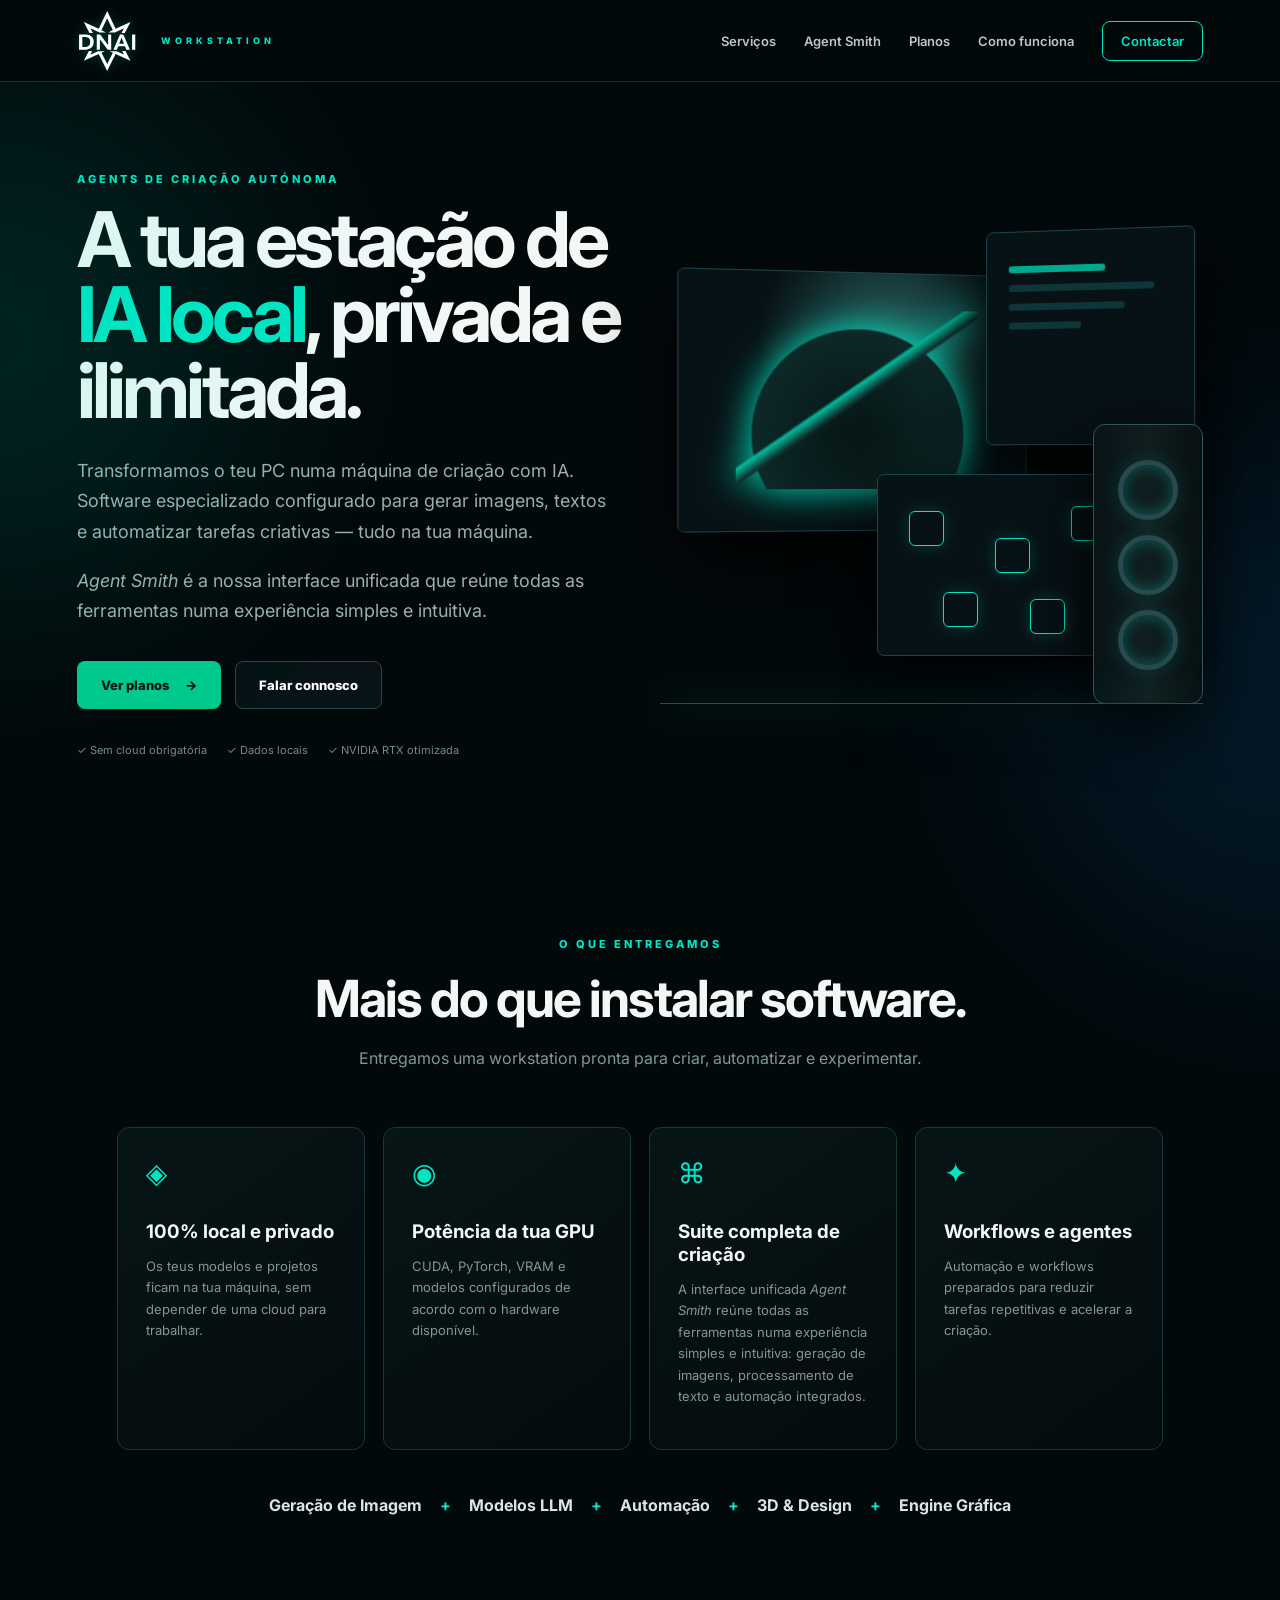
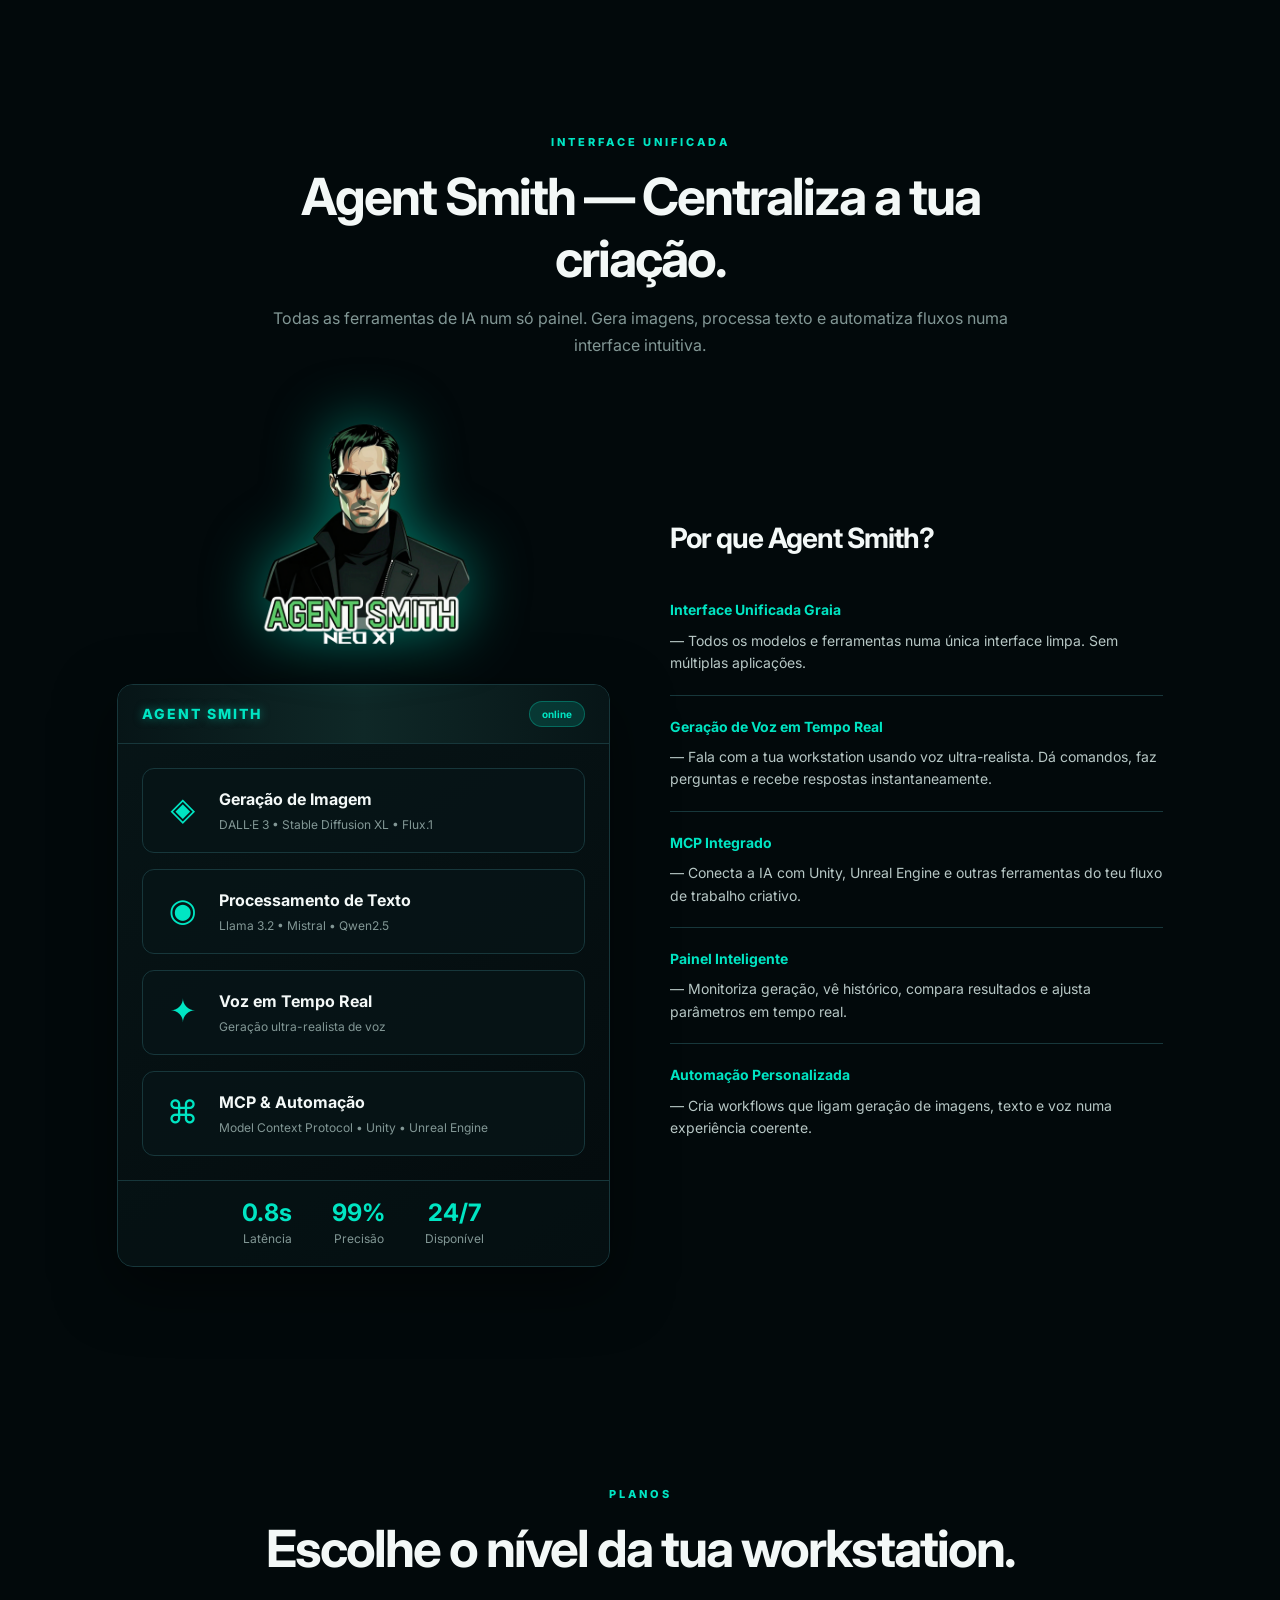
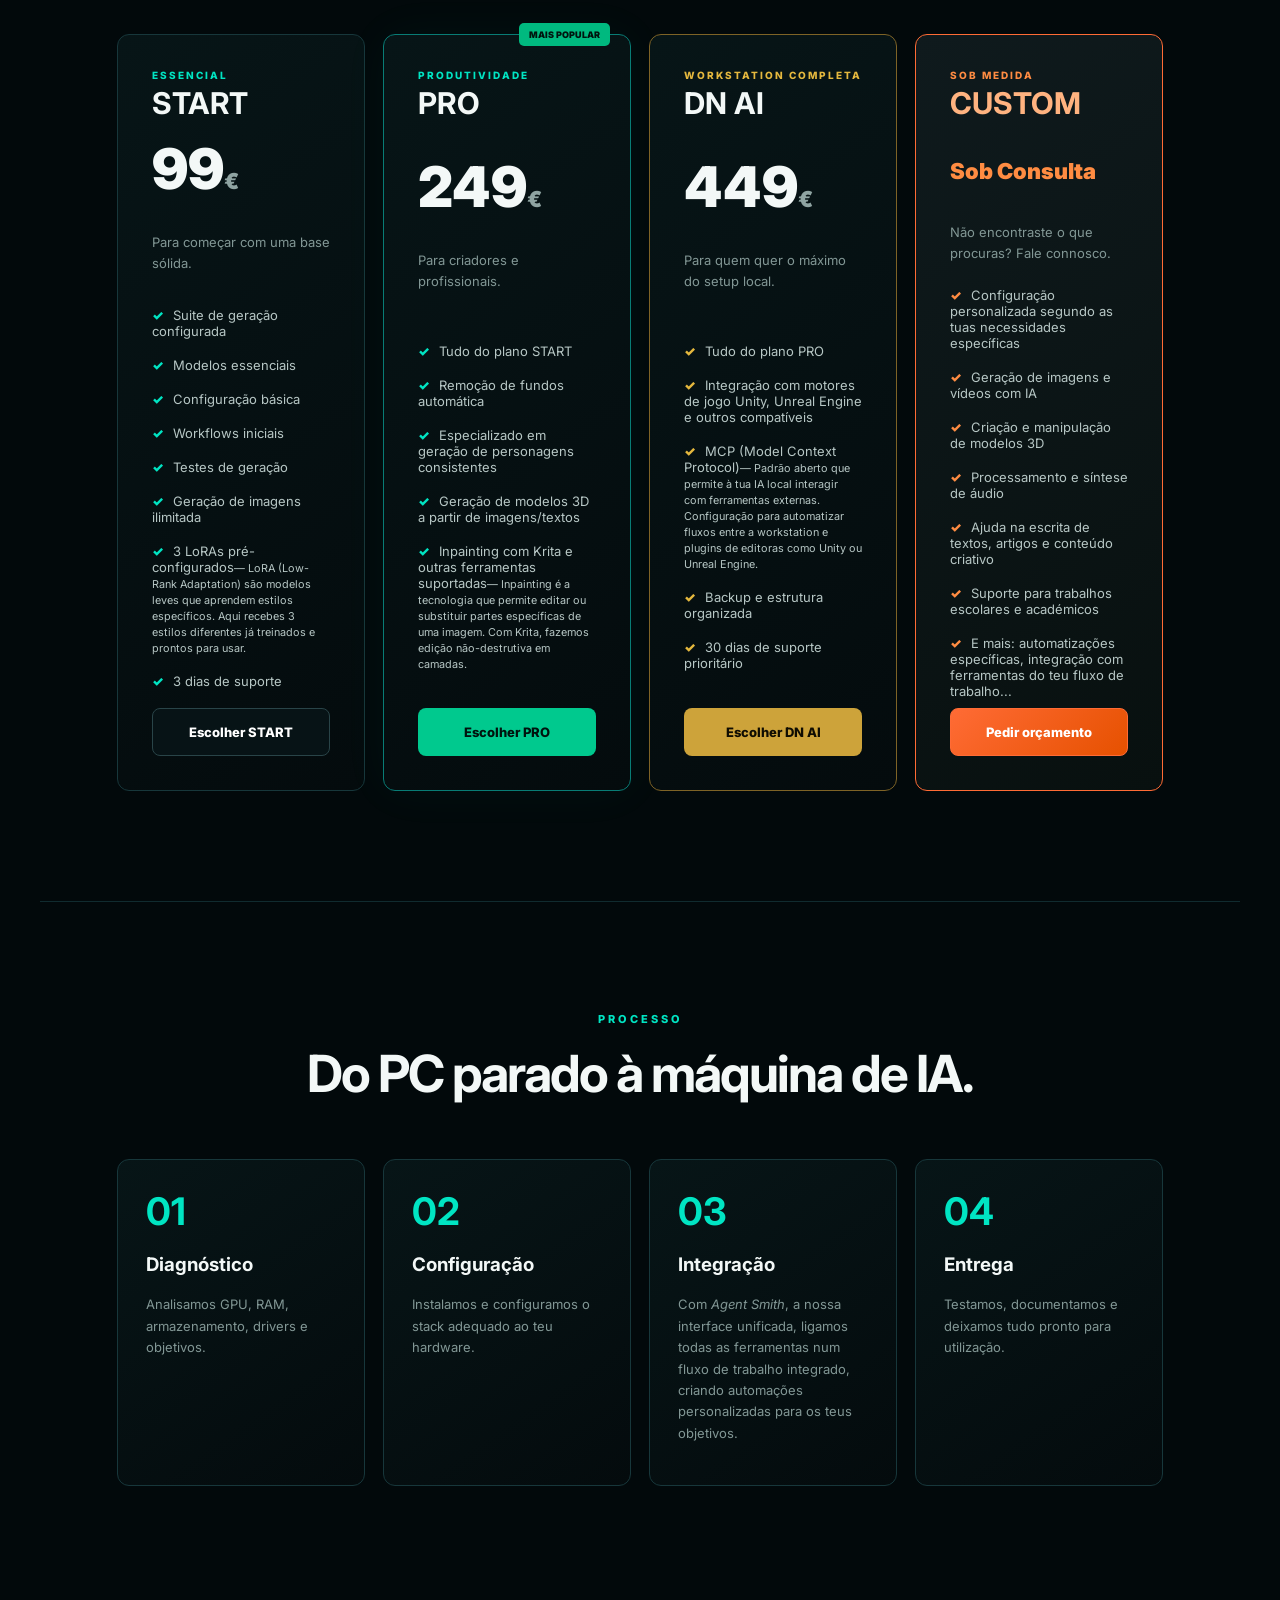
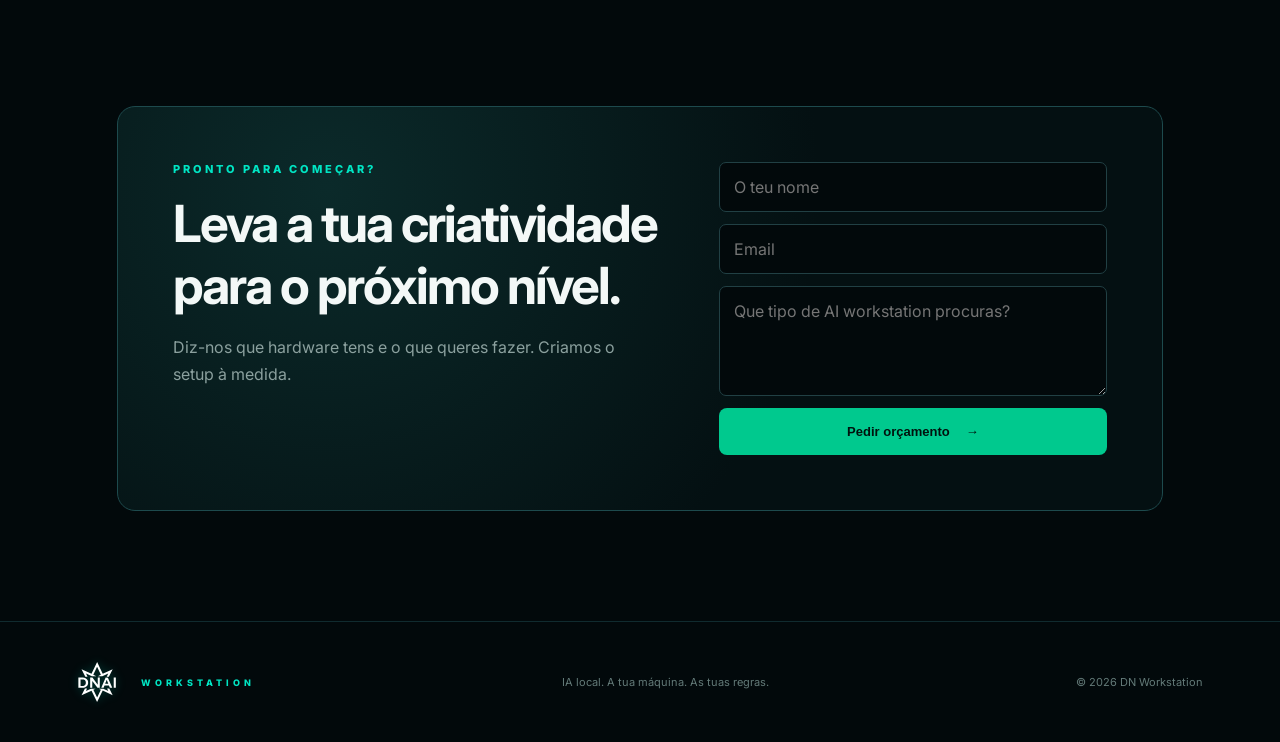
==== index.html @ efd7a99f "feat: Agent Smith showcase - interface unificada" ====
<!doctype html>
<html lang="pt-PT">

<head>
    <meta charset="utf-8">
    <meta name="viewport" content="width=device-width,initial-scale=1">
    <title>DN AI Workstation — IA Local, Privada e Ilimitada</title>
<meta name="description"
        content="Configuração profissional de estações de IA local. Ferramentas otimizadas para criação, automação e trabalho com inteligência artificial.">
    <link rel="preconnect" href="https://fonts.googleapis.com">
    <link rel="preconnect" href="https://fonts.gstatic.com" crossorigin>
    <link href="https://fonts.googleapis.com/css2?family=Inter:wght@400;500;600;700;800;900&display=swap"
        rel="stylesheet">
    <link rel="stylesheet" href="style.css">
</head>

<body>
    <div class="glow glow-a"></div>
    <div class="glow glow-b"></div>
<header class="nav"><a class="brand" href="#top"><img src="defunctum-logo.svg" alt="Agent Smith AI Workstation"
                class="logo-img" style="width: 60px; height: 60px;" /><br><small>WORKSTATION</small></a>
        <nav><a href="#servicos">Serviços</a><a href="#agent-smith">Agent Smith</a><a href="#planos">Planos</a><a
                href="#processo">Como funciona</a><a href="#contacto" class="nav-cta">Contactar</a></nav><button class="menu">☰</button>
    </header>
    <main id="top">
        <section class="hero">
            <div class="hero-copy">
<div class="eyebrow">AGENTS DE CRIAÇÃO AUTÓNOMA</div>
                <h1>A tua estação de <em>IA local</em>, privada e ilimitada.</h1>
<p class="lead">Transformamos o teu PC numa máquina de criação com IA. Software especializado configurado para gerar imagens, textos e automatizar tarefas criativas — tudo na tua máquina.</p>
<p class="lead agent-smith"><em>Agent Smith</em> é a nossa interface unificada que reúne todas as ferramentas numa experiência simples e intuitiva.</p>
                <div class="hero-actions"><a class="btn primary" href="#planos">Ver planos <span>→</span></a><a
                        class="btn ghost" href="#contacto">Falar connosco</a></div>
                <div class="trust"><span>✓ Sem cloud obrigatória</span><span>✓ Dados locais</span><span>✓ NVIDIA RTX
                        otimizada</span></div>
            </div>
            <div class="hero-visual">
                <div class="monitor m1">
                    <div class="screen-art"></div>
                </div>
                <div class="monitor m2">
                    <div class="ui-lines"><i></i><i></i><i></i><i></i></div>
                </div>
                <div class="monitor m3">
                    <div class="node-map"><b></b><b></b><b></b><b></b><b></b></div>
                </div>
                <div class="pc">
                    <div class="fan f1"></div>
                    <div class="fan f2"></div>
                    <div class="fan f3"></div>
                </div>
                <div class="floor"></div>
            </div>
        </section>
        <section class="features section" id="servicos">
            <div class="section-head">
                <div class="eyebrow">O QUE ENTREGAMOS</div>
                <h2>Mais do que instalar software.</h2>
                <p>Entregamos uma workstation pronta para criar, automatizar e experimentar.</p>
            </div>
            <div class="feature-grid">
                <article>
                    <div class="icon">◈</div>
                    <h3>100% local e privado</h3>
                    <p>Os teus modelos e projetos ficam na tua máquina, sem depender de uma cloud para trabalhar.</p>
                </article>
                <article>
                    <div class="icon">◉</div>
                    <h3>Potência da tua GPU</h3>
                    <p>CUDA, PyTorch, VRAM e modelos configurados de acordo com o hardware disponível.</p>
                </article>
<article>
                    <div class="icon">⌘</div>
                    <h3>Suite completa de criação</h3>
                    <p>A interface unificada <em>Agent Smith</em> reúne todas as ferramentas numa experiência simples e intuitiva: geração de imagens, processamento de texto e automação integrados.</p>
                </article>
                <article>
                    <div class="icon">✦</div>
                    <h3>Workflows e agentes</h3>
                    <p>Automação e workflows preparados para reduzir tarefas repetitivas e acelerar a criação.</p>
                </article>
            </div>
<div class="stack">
                <span>Geração de Imagem</span><b>+</b><span>Modelos LLM</span><b>+</b><span>Automação</span><b>+</b><span>3D & Design</span><b>+</b><span>Engine Gráfica</span></div>
        </section>
        <section class="agent-smith-showcase section" id="agent-smith">
            <div class="section-head">
                <div class="eyebrow">INTERFACE UNIFICADA</div>
                <h2>Agent Smith — Centraliza a tua criação.</h2>
                <p>Todas as ferramentas de IA num só painel. Gera imagens, processa texto e automatiza fluxos numa interface intuitiva.</p>
            </div>
            <div class="agent-showcase-grid">
                <div class="agent-mockup">
                    <img src="logoasneox1.png" alt="Agent Smith Interface" class="agent-logo">
                    <div class="agent-interface">
                        <div class="interface-header">
                            <span class="interface-title">AGENT SMITH</span>
                            <span class="status-badge">online</span>
                        </div>
                        <div class="interface-body">
                            <div class="interface-sections">
                                <div class="interface-panel">
                                    <div class="panel-icon">◈</div>
                                    <div class="panel-content">
                                        <h4>Geração de Imagem</h4>
                                        <p>DALL·E 3 • Stable Diffusion XL • Flux.1</p>
                                    </div>
                                </div>
                                <div class="interface-panel">
                                    <div class="panel-icon">◉</div>
                                    <div class="panel-content">
                                        <h4>Processamento de Texto</h4>
                                        <p>Llama 3.2 • Mistral • Qwen2.5</p>
                                    </div>
                                </div>
                                <div class="interface-panel">
                                    <div class="panel-icon">✦</div>
                                    <div class="panel-content">
                                        <h4>Voz em Tempo Real</h4>
                                        <p>Geração ultra-realista de voz</p>
                                    </div>
                                </div>
                                <div class="interface-panel">
                                    <div class="panel-icon">⌘</div>
                                    <div class="panel-content">
                                        <h4>MCP & Automação</h4>
                                        <p>Model Context Protocol • Unity • Unreal Engine</p>
                                    </div>
                                </div>
                            </div>
                        </div>
                        <div class="interface-footer">
                            <div class="footer-stats">
                                <span><b>0.8s</b> Latência</span>
                                <span><b>99%</b> Precisão</span>
                                <span><b>24/7</b> Disponível</span>
                            </div>
                        </div>
                    </div>
                </div>
                <div class="agent-benefits">
                    <h3>Por que Agent Smith?</h3>
                    <ul class="benefit-list">
                        <li><strong>Interface Unificada Graia</strong> — Todos os modelos e ferramentas numa única interface limpa. Sem múltiplas aplicações.</li>
                        <li><strong>Geração de Voz em Tempo Real</strong> — Fala com a tua workstation usando voz ultra-realista. Dá comandos, faz perguntas e recebe respostas instantaneamente.</li>
                        <li><strong>MCP Integrado</strong> — Conecta a IA com Unity, Unreal Engine e outras ferramentas do teu fluxo de trabalho criativo.</li>
                        <li><strong>Painel Inteligente</strong> — Monitoriza geração, vê histórico, compara resultados e ajusta parâmetros em tempo real.</li>
                        <li><strong>Automação Personalizada</strong> — Cria workflows que ligam geração de imagens, texto e voz numa experiência coerente.</li>
                    </ul>
                </div>
            </div>
        </section>
        <section class="plans section" id="planos">
            <div class="section-head">
                <div class="eyebrow">PLANOS</div>
                <h2>Escolhe o nível da tua workstation.</h2>
            </div>
            <div class="plan-grid custom-grid">
                <article class="plan">
                    <div class="plan-tag">ESSENCIAL</div>
                    <h3>START</h3>
                    <div class="price">99<span>€</span></div>
                    <p>Para começar com uma base sólida.</p>
                    <ul>
                        <li>Suite de geração configurada</li>
                        <li>Modelos essenciais</li>
                        <li>Configuração básica</li>
                        <li>Workflows iniciais</li>
                        <li>Testes de geração</li>
                        <li>Geração de imagens ilimitada</li>
                        <li>3 LoRAs pré-configurados<small>— LoRA (Low-Rank Adaptation) são modelos leves que aprendem estilos específicos. Aqui recebes 3 estilos diferentes já treinados e prontos para usar.</small></li>
                        <li>3 dias de suporte</li>
                    </ul><a href="#contacto" class="btn ghost full">Escolher START</a>
                </article>
                <article class="plan popular">
                    <div class="popular-badge">MAIS POPULAR</div>
                    <div class="plan-tag">PRODUTIVIDADE</div>
                    <h3>PRO</h3>
                    <div class="price">249<span>€</span></div>
                    <p>Para criadores e profissionais.</p>
                    <ul>
                        <li>Tudo do plano START</li>
                        <li>Remoção de fundos automática</li>
                        <li>Especializado em geração de personagens consistentes</li>
                        <li>Geração de modelos 3D a partir de imagens/textos</li>
                        <li>Inpainting com Krita e outras ferramentas suportadas<small>— Inpainting é a tecnologia que permite editar ou substituir partes específicas de uma imagem. Com Krita, fazemos edição não-destrutiva em camadas.</small></li>
                    </ul><a href="#contacto" class="btn primary full">Escolher PRO</a>
                </article>
                <article class="plan ultimate">
                    <div class="plan-tag">WORKSTATION COMPLETA</div>
                    <h3>DN AI</h3>
                    <div class="price">449<span>€</span></div>
                    <p>Para quem quer o máximo do setup local.</p>
                    <ul>
                        <li>Tudo do plano PRO</li>
                        <li>Integração com motores de jogo Unity, Unreal Engine e outros compatíveis</li>
                        <li>MCP (Model Context Protocol)<small>— Padrão aberto que permite à tua IA local interagir com ferramentas externas. Configuração para automatizar fluxos entre a workstation e plugins de editoras como Unity ou Unreal Engine.</small></li>
                        <li>Backup e estrutura organizada</li>
                        <li>30 dias de suporte prioritário</li>
                    </ul><a href="#contacto" class="btn gold full">Escolher DN AI</a>
                </article>
                <article class="plan custom plan-custom-grid">
                    <div class="plan-tag">SOB MEDIDA</div>
                    <h3>CUSTOM</h3>
                    <div class="price"><span>Sob Consulta</span></div>
                    <p>Não encontraste o que procuras? Fale connosco.</p>
                    <ul>
                        <li>Configuração personalizada segundo as tuas necessidades específicas</li>
                        <li>Geração de imagens e vídeos com IA</li>
                        <li>Criação e manipulação de modelos 3D</li>
                        <li>Processamento e síntese de áudio</li>
                        <li>Ajuda na escrita de textos, artigos e conteúdo criativo</li>
                        <li>Suporte para trabalhos escolares e académicos</li>
                        <li>E mais: automatizações específicas, integração com ferramentas do teu fluxo de trabalho...</li>
                    </ul><a href="#contacto" class="btn primary full">Pedir orçamento</a>
                </article>
            </div>
        </section>
        <section class="process section" id="processo">
            <div class="section-head">
                <div class="eyebrow">PROCESSO</div>
                <h2>Do PC parado à máquina de IA.</h2>
            </div>
            <div class="steps">
                <div><b>01</b>
                    <h3>Diagnóstico</h3>
                    <p>Analisamos GPU, RAM, armazenamento, drivers e objetivos.</p>
                </div>
                <div><b>02</b>
                    <h3>Configuração</h3>
                    <p>Instalamos e configuramos o stack adequado ao teu hardware.</p>
                </div>
                <div><b>03</b>
                    <h3>Integração</h3>
<p>Com <em>Agent Smith</em>, a nossa interface unificada, ligamos todas as ferramentas num fluxo de trabalho integrado, criando automações personalizadas para os teus objetivos.</p>
                </div>
                <div><b>04</b>
                    <h3>Entrega</h3>
                    <p>Testamos, documentamos e deixamos tudo pronto para utilização.</p>
                </div>
            </div>
        </section>
        <section class="contact section" id="contacto">
            <div class="contact-card">
                <div>
                    <div class="eyebrow">PRONTO PARA COMEÇAR?</div>
                    <h2>Leva a tua criatividade para o próximo nível.</h2>
                    <p>Diz-nos que hardware tens e o que queres fazer. Criamos o setup à medida.</p>
                </div>
                <div class="contact">
                    <!-- Formulário Corrigido -->
                    <form action="https://formspree.io/f/mbgrzojb" method="POST" id="contactForm">
                        <input required type="text" name="name" placeholder="O teu nome">
                        <input required type="email" name="email" placeholder="Email">
                        <textarea required name="message" rows="4" placeholder="Que tipo de AI workstation procuras?"></textarea>
                        <button class="btn primary" type="submit">Pedir orçamento <span>→</span></button>
                    </form>
                    <!-- Fim Formulário -->
                </div>
            </div>
        </section>
    </main>
<footer>
        <div class="brand"><img src="defunctum-logo.svg" alt="Agent Smith AI Workstation" class="logo-img" style="width: 40px; height: 40px;" /><br><small>WORKSTATION</small>
        </div>
        <p>IA local. A tua máquina. As tuas regras.</p><span>© 2026 DN Workstation</span>
    </footer>
</body>
---- style.css ----
* {
    box-sizing: border-box
}

html {
    scroll-behavior: smooth
}

body {
    margin: 0;
    background: #02090b;
    color: #f3f8f7;
    font-family: Inter, system-ui, sans-serif;
    overflow-x: hidden
}

.glow {
    position: fixed;
    width: 500px;
    height: 500px;
    border-radius: 50%;
    filter: blur(120px);
    opacity: .12;
    pointer-events: none
}

.glow-a {
    background: #00e5c3;
    top: 10%;
    left: -250px
}

.glow-b {
    background: #168cff;
    right: -250px;
    top: 50%
}

.nav {
    height: 82px;
    padding: 0 6vw;
    display: flex;
    align-items: center;
    justify-content: space-between;
    border-bottom: 1px solid #123035;
    background: rgba(2, 9, 11, .86);
    backdrop-filter: blur(18px);
    position: sticky;
    top: 0;
    z-index: 10
}

.brand { display: flex; align-items: center; gap: 12px; text-decoration: none; color: white }

.brand span {
    font-size: 34px;
    font-weight: 900;
    letter-spacing: -4px;
    color: #00e5c3;
    grid-row: span 2
}

.brand b {
    font-size: 18px
}

.brand small {
    font-size: 9px;
    letter-spacing: 4px;
    color: #00e5c3;
    font-weight: 800
}

.nav nav {
    display: flex;
    gap: 28px;
    align-items: center
}

.nav a {
    color: #b9c8c7;
    text-decoration: none;
    font-size: 13px;
    font-weight: 600
}

.nav a:hover {
    color: #00e5c3
}

.nav .nav-cta {
    border: 1px solid #00e5c3;
    border-radius: 8px;
    padding: 11px 18px;
    color: #00e5c3
}

.menu {
    display: none;
    background: none;
    border: 0;
    color: white;
    font-size: 25px
}

.hero {
    min-height: 700px;
    padding: 90px 6vw 70px;
    display: grid;
    grid-template-columns: 1fr 1fr;
    gap: 40px;
    align-items: center;
    max-width: 1500px;
    margin: auto
}

.eyebrow {
    font-size: 11px;
    letter-spacing: 3px;
    color: #00e5c3;
    font-weight: 800;
    margin-bottom: 16px
}

.hero h1 {
    font-size: clamp(48px, 6vw, 84px);
    line-height: .98;
    letter-spacing: -4px;
    max-width: 700px;
    margin: 0 0 28px
}

.hero h1 em {
    font-style: normal;
    color: #00e5c3
}

.lead {
    font-size: 18px;
    line-height: 1.7;
    color: #9bb0ae;
    max-width: 620px
}

.hero-actions {
    display: flex;
    gap: 14px;
    margin: 34px 0
}

.btn {
    display: inline-flex;
    align-items: center;
    justify-content: center;
    gap: 16px;
    border-radius: 8px;
    padding: 15px 23px;
    text-decoration: none;
    font-weight: 800;
    font-size: 13px;
    border: 1px solid transparent;
    cursor: pointer
}

.btn.primary {
    background: #00c98e;
    color: #00130e
}

.btn.ghost {
    border-color: #294448;
    color: white;
    background: #071316
}

.btn.gold {
    background: #cda33a;
    color: #100d02
}

.full {
    width: 100%;
    margin-top: 20px
}

.trust {
    display: flex;
    flex-wrap: wrap;
    gap: 20px;
    color: #748b89;
    font-size: 11px
}

.hero-visual {
    height: 480px;
    position: relative;
    perspective: 900px
}

.monitor {
    position: absolute;
    background: #071216;
    border: 1px solid #1c4549;
    border-radius: 7px;
    box-shadow: 0 30px 80px #000;
    overflow: hidden
}

.m1 {
    width: 64%;
    height: 54%;
    left: 4%;
    top: 10%;
    transform: rotateY(7deg)
}

.m2 {
    width: 38%;
    height: 45%;
    right: 2%;
    top: 1%;
    transform: rotateY(-8deg)
}

.m3 {
    width: 48%;
    height: 38%;
    right: 12%;
    bottom: 10%
}

.screen-art {
    height: 100%;
    background: radial-gradient(circle at 60% 30%, #2b6b67, #071216 48%), linear-gradient(145deg, #172b2d, #020607);
    position: relative
}

.screen-art:before {
    content: "";
    position: absolute;
    width: 70%;
    height: 70%;
    left: 16%;
    top: 14%;
    background: linear-gradient(145deg, transparent 45%, #00b99a 46%, #102f2e 50%, transparent 51%), radial-gradient(circle at 50% 70%, #071616, #0c2827 60%, transparent 61%);
    filter: drop-shadow(0 0 18px #00e5c3)
}

.ui-lines {
    padding: 22px
}

.ui-lines i {
    display: block;
    height: 7px;
    background: #0e3538;
    margin: 12px 0;
    border-radius: 3px
}

.ui-lines i:nth-child(1) {
    width: 60%;
    background: #00a98c
}

.ui-lines i:nth-child(2) {
    width: 90%
}

.ui-lines i:nth-child(3) {
    width: 72%
}

.ui-lines i:nth-child(4) {
    width: 45%
}

.node-map {
    height: 100%;
    position: relative
}

.node-map b {
    position: absolute;
    width: 35px;
    height: 35px;
    border: 1px solid #00e5c3;
    border-radius: 6px;
    box-shadow: 0 0 15px #00e5c333
}

.node-map b:nth-child(1) {
    left: 12%;
    top: 20%
}

.node-map b:nth-child(2) {
    left: 45%;
    top: 35%
}

.node-map b:nth-child(3) {
    right: 12%;
    top: 17%
}

.node-map b:nth-child(4) {
    left: 25%;
    bottom: 16%
}

.node-map b:nth-child(5) {
    right: 28%;
    bottom: 12%
}

.pc {
    position: absolute;
    width: 110px;
    height: 280px;
    right: 0;
    bottom: 0;
    border: 1px solid #31555a;
    border-radius: 12px;
    background: linear-gradient(90deg, #081316, #111e20, #071012);
    box-shadow: 0 20px 60px #000
}

.fan {
    width: 60px;
    height: 60px;
    border-radius: 50%;
    border: 5px solid #264a4d;
    box-shadow: inset 0 0 15px #00e5c355, 0 0 20px #00e5c322;
    position: absolute;
    left: 24px
}

.f1 {
    top: 35px
}

.f2 {
    top: 110px
}

.f3 {
    top: 185px
}

.floor {
    position: absolute;
    bottom: 0;
    left: 0;
    right: 0;
    height: 1px;
    background: #1a5554;
    box-shadow: 0 0 40px #00e5c3
}

.section {
    max-width: 1200px;
    margin: auto;
    padding: 110px 6vw
}

.section-head {
    text-align: center;
    max-width: 760px;
    margin: 0 auto 55px
}

.section-head h2 {
    font-size: clamp(32px, 4vw, 52px);
    letter-spacing: -2px;
    margin: 0 0 14px
}

.section-head p {
    color: #829795;
    line-height: 1.7
}

.feature-grid {
    display: grid;
    grid-template-columns: repeat(4, 1fr);
    gap: 18px
}

.feature-grid article,
.plan,
.steps>div {
    background: linear-gradient(145deg, #071517, #040b0d);
    border: 1px solid #17373b;
    border-radius: 12px;
    padding: 28px
}

.feature-grid article {
    min-height: 260px
}

.icon {
    font-size: 28px;
    color: #00e5c3;
    margin-bottom: 30px
}

.feature-grid h3 {
    margin: 0 0 12px
}

.feature-grid p,
.steps p,
.plan p {
    color: #829795;
    line-height: 1.65;
    font-size: 13px
}

.stack {
    display: flex;
    justify-content: center;
    align-items: center;
    gap: 18px;
    margin-top: 45px;
    color: #d8e5e3;
    font-weight: 700;
    flex-wrap: wrap
}

.stack b {
    color: #00e5c3
}

.plan-grid {
    display: grid;
    grid-template-columns: repeat(3, 1fr);
    gap: 18px;
    align-items: stretch;
}

.plan-grid.custom-grid {
    grid-template-columns: repeat(4, 1fr);
    align-items: stretch;
}


.plan-grid article.plan {
    display: flex;
    flex-direction: column;
    height: 100%;
}

.plan-grid article.plan .price,
.plan-grid article.plan ul,
.plan-grid article.plan .btn {
    margin-top: auto;
}

@media(max-width:1024px) {
    .plan-grid.custom-grid {
        grid-template-columns: repeat(3, 1fr);
    }
}

@media(max-width:768px) {
    .plan-grid.custom-grid {
        grid-template-columns: 1fr;
    }
}

.plan.custom {
    border-color: #ff6b35;
    background: linear-gradient(145deg, #0f1a1d, #08100f);
}

.plan.custom .plan-tag {
    color: #ff8c42;
}

.plan.custom h3 {
    color: #ffb380;
}

.plan.custom .price span {
    color: #ff8c42;
}

.plan.custom li:before {
    color: #ff8c42;
}

.plan.custom .btn {
    border-color: #ff6b35;
    background: linear-gradient(135deg, #ff6b35 0%, #e65100 100%);
    color: white;
}

.plan-custom-grid {
    grid-template-columns: repeat(4, 1fr) !important;
}

@media(max-width:1200px) {
    .plan-custom-grid {
        grid-template-columns: repeat(2, 1fr) !important;
    }
}

@media(max-width:768px) {
    .plan-custom-grid {
        grid-template-columns: 1fr !important;
    }
}

.plan {
    position: relative;
    padding: 34px
}

.plan h3 {
    font-size: 30px;
    margin: 4px 0
}

.plan-tag {
    font-size: 10px;
    letter-spacing: 2px;
    color: #00e5c3;
    font-weight: 800
}

.price {
    font-size: 56px;
    font-weight: 900;
    margin: 16px 0
}

.price span {
    font-size: 22px;
    color: #8fa4a2
}

.plan ul {
    padding: 0;
    margin: 28px 0 0;
    list-style: none
}

.plan li {
    padding: 9px 0;
    color: #b7c7c5;
    font-size: 13px
}

.plan li:before {
    content: "✓";
    color: #00e5c3;
    font-weight: 900;
    margin-right: 10px
}

.popular {
    border-color: #087c75;
    box-shadow: 0 0 50px #00e5c30b
}

.popular-badge {
    position: absolute;
    top: -12px;
    right: 20px;
    background: #00b97f;
    color: #00150f;
    font-size: 9px;
    font-weight: 900;
    padding: 6px 10px;
    border-radius: 5px
}

.ultimate {
    border-color: #7e6326
}

.ultimate .plan-tag,
.ultimate li:before {
    color: #e5b83e
}

.process {
    border-top: 1px solid #102b2f
}

.steps {
    display: grid;
    grid-template-columns: repeat(4, 1fr);
    gap: 18px
}

.steps b {
    font-size: 38px;
    color: #00e5c3
}

.contact-card {
    display: grid;
    grid-template-columns: 1fr .8fr;
    gap: 60px;
    padding: 55px;
    border: 1px solid #1d4a4d;
    border-radius: 18px;
    background: radial-gradient(circle at 20% 20%, #0b2a2a, #041012 55%)
}

.contact-card h2 {
    font-size: clamp(32px, 4vw, 54px);
    letter-spacing: -2px;
    margin: 0 0 18px
}

.contact-card p {
    color: #8ba09e;
    line-height: 1.7
}

.contact form {
    display: grid;
    gap: 12px
}

input,
textarea {
    width: 100%;
    background: #02090b;
    border: 1px solid #214044;
    color: white;
    border-radius: 7px;
    padding: 14px;
    font: inherit;
    outline: none
}

input:focus,
textarea:focus {
    border-color: #00e5c3
}

small#formMsg {
    color: #00e5c3
}

footer {
    border-top: 1px solid #102b2f;
    padding: 40px 6vw;
    display: flex;
    justify-content: space-between;
    align-items: center;
    color: #637a78;
    font-size: 11px
}

footer .brand { display: flex; align-items: center; gap: 12px; text-decoration: none; color: white }

@media(max-width:900px) {
    .nav nav {
        display: none
    }

    .menu {
        display: block
    }

    .hero {
        grid-template-columns: 1fr;
        padding-top: 65px
    }

    .hero-visual {
        height: 390px
    }

    .feature-grid,
    .steps {
        grid-template-columns: 1fr 1fr
    }

    .plan-grid {
        grid-template-columns: 1fr
    }

    .contact-card {
        grid-template-columns: 1fr;
        gap: 35px
    }

    footer {
        flex-direction: column;
        gap: 15px;
        align-items: flex-start
    }
}

@media(max-width:600px) {
    .nav {
        padding: 0 5vw
    }

    .hero {
        padding-left: 5vw;
        padding-right: 5vw
    }

    .hero h1 {
        font-size: 47px;
        letter-spacing: -2.5px
    }

    .hero-actions {
        flex-direction: column
    }

    .trust {
        display: grid
    }

    .section {
        padding: 80px 5vw
    }

    .feature-grid,
    .steps {
        grid-template-columns: 1fr
    }

    .m1 {
        width: 75%
    }

    .m2 {
        width: 43%
    }

    .m3 {
        width: 58%
    }

    .pc {
        transform: scale(.75);
        transform-origin: bottom right
    }

    .contact-card {
        padding: 30px 22px
    }

    footer {
        padding: 30px 5vw
    }
}

/* Agent Smith Showcase */
.agent-smith-showcase {
    position: relative;
    overflow: hidden;
}

.agent-showcase-grid {
    display: grid;
    grid-template-columns: 1fr 1fr;
    gap: 60px;
    align-items: center;
}

.agent-mockup {
    position: relative;
}

.agent-logo {
    width: 240px;
    height: 240px;
    margin: 0 auto 30px;
    display: block;
    filter: drop-shadow(0 0 30px rgba(0, 229, 195, 0.5));
    animation: pulse-glow 3s ease-in-out infinite;
}

@keyframes pulse-glow {
    0%, 100% { filter: drop-shadow(0 0 30px rgba(0, 229, 195, 0.5)); }
    50% { filter: drop-shadow(0 0 50px rgba(0, 229, 195, 0.8)); }
}

.agent-interface {
    background: linear-gradient(145deg, #071517, #040b0d);
    border: 1px solid #17373b;
    border-radius: 16px;
    overflow: hidden;
    box-shadow: 0 20px 60px rgba(0, 0, 0, 0.5);
}

.interface-header {
    background: linear-gradient(90deg, #071517 0%, #0f2827 50%, #071517 100%);
    padding: 16px 24px;
    border-bottom: 1px solid #17373b;
    display: flex;
    justify-content: space-between;
    align-items: center;
}

.interface-title {
    font-size: 14px;
    font-weight: 800;
    letter-spacing: 2px;
    color: #00e5c3;
    text-shadow: 0 0 10px rgba(0, 229, 195, 0.5);
}

.status-badge {
    font-size: 10px;
    font-weight: 700;
    color: #00e5c3;
    background: rgba(0, 229, 195, 0.15);
    padding: 6px 12px;
    border-radius: 20px;
    border: 1px solid rgba(0, 229, 195, 0.3);
}

.interface-body {
    padding: 24px;
}

.interface-sections {
    display: grid;
    gap: 16px;
}

.interface-panel {
    background: rgba(7, 21, 23, 0.8);
    border: 1px solid #17373b;
    border-radius: 12px;
    padding: 20px;
    display: flex;
    gap: 16px;
    transition: all 0.3s ease;
}

.interface-panel:hover {
    border-color: #00e5c3;
    box-shadow: 0 0 30px rgba(0, 229, 195, 0.2);
    transform: translateX(8px);
}

.panel-icon {
    font-size: 32px;
    color: #00e5c3;
    min-width: 40px;
    text-align: center;
}

.panel-content h4 {
    margin: 0 0 8px;
    font-size: 16px;
    color: #f3f8f7;
}

.panel-content p {
    margin: 0;
    color: #829795;
    font-size: 12px;
}

.interface-footer {
    padding: 20px 24px;
    border-top: 1px solid #17373b;
    background: rgba(7, 21, 23, 0.5);
}

.footer-stats {
    display: flex;
    justify-content: center;
    gap: 40px;
}

.footer-stats span {
    font-size: 12px;
    color: #829795;
    text-align: center;
}

.footer-stats b {
    color: #00e5c3;
    font-size: 24px;
    display: block;
    line-height: 1;
    margin-bottom: 6px;
}

.agent-benefits h3 {
    font-size: 28px;
    letter-spacing: -1px;
    margin: 0 0 24px;
}

.benefit-list {
    padding: 0;
    margin: 0;
    list-style: none;
}

.benefit-list li {
    padding: 20px 0;
    border-bottom: 1px solid #17373b;
    color: #b7c7c5;
    font-size: 14px;
    line-height: 1.6;
}

.benefit-list li:last-child {
    border-bottom: none;
}

.benefit-list strong {
    color: #00e5c3;
    display: block;
    margin-bottom: 8px;
    font-size: 14px;
}

/* Responsive adjustments */
@media (max-width: 1024px) {
    .agent-showcase-grid {
        grid-template-columns: 1fr;
        gap: 40px;
    }
    
    .agent-mockup {
        max-width: 600px;
        margin: auto;
    }
}

@media (max-width: 768px) {
    .section {
        padding: 80px 5vw;
    }
    
    .agent-benefits h3 {
        font-size: 24px;
    }
    
    .footer-stats {
        flex-wrap: wrap;
        gap: 20px;
    }
}

.logo-img { height: 40px; width: auto; object-fit: contain; filter: drop-shadow(0 0 5px rgba(0, 229, 195, 0.3)) }
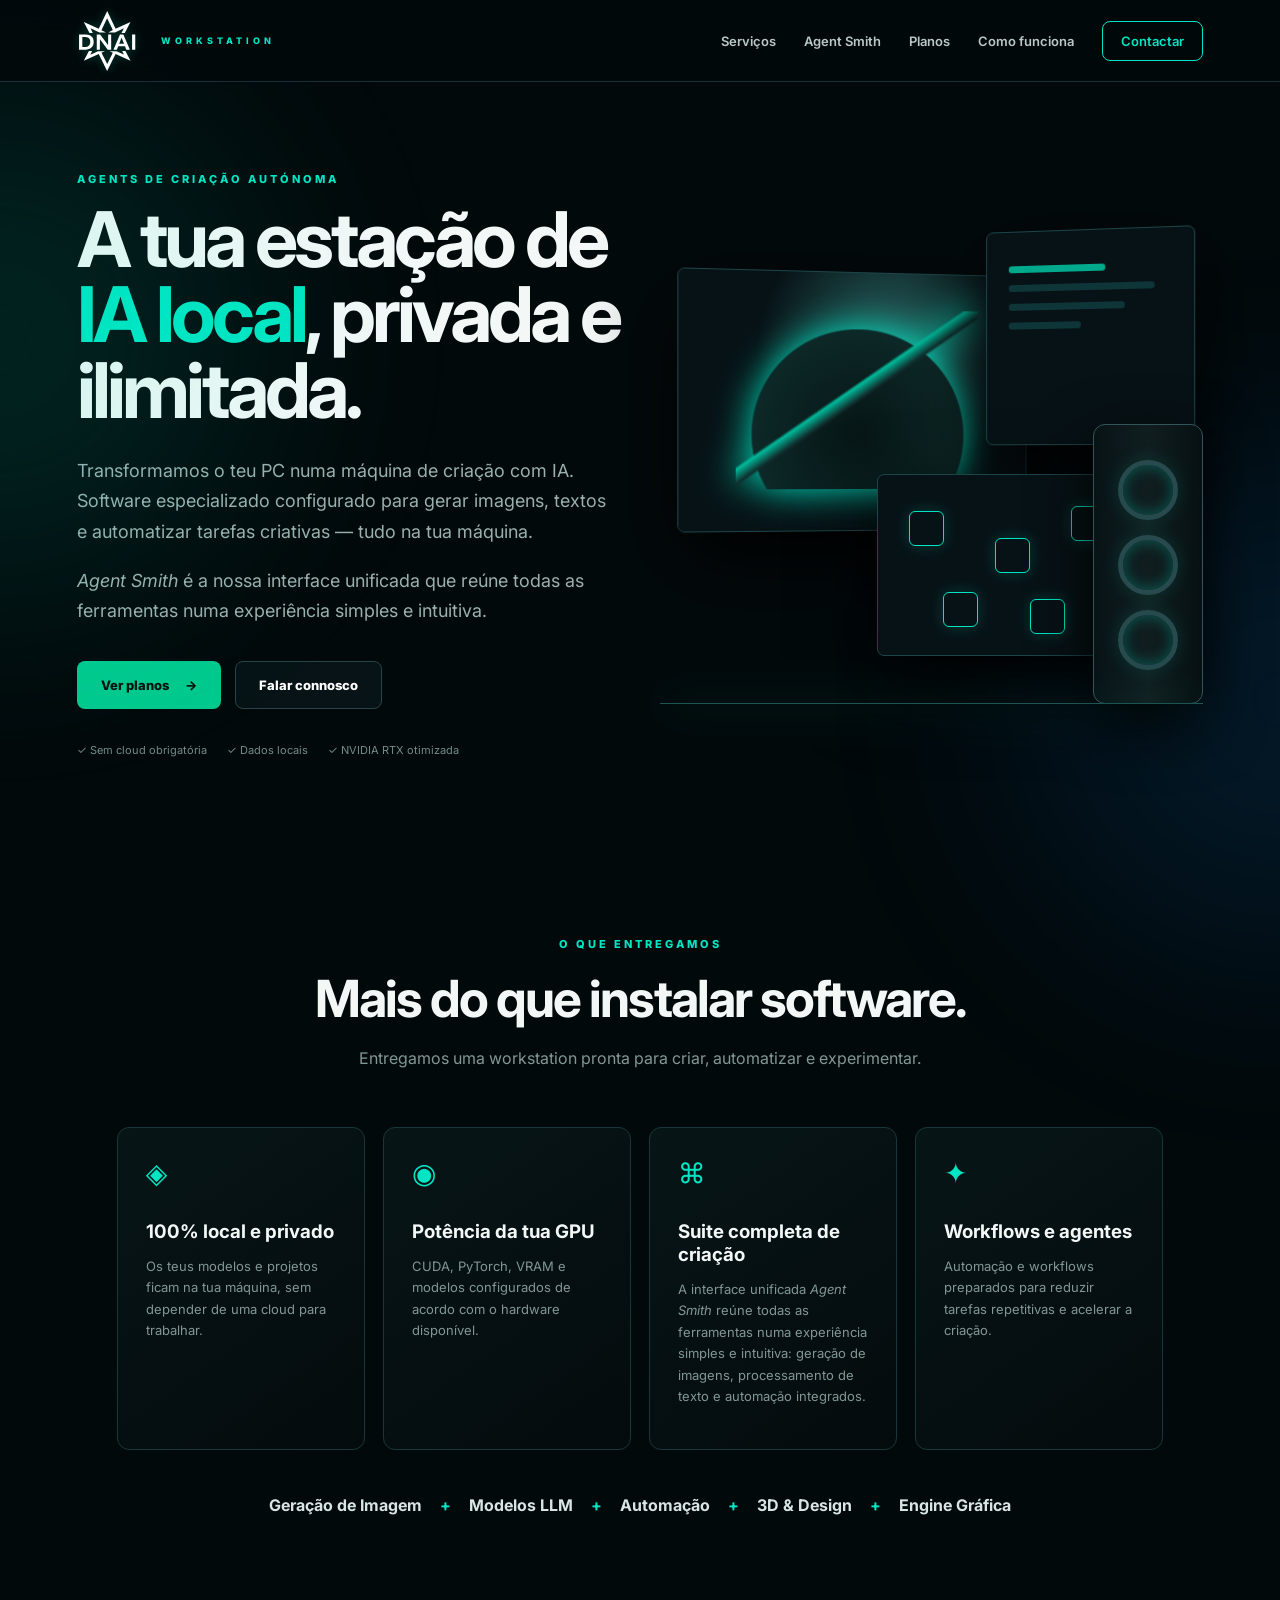
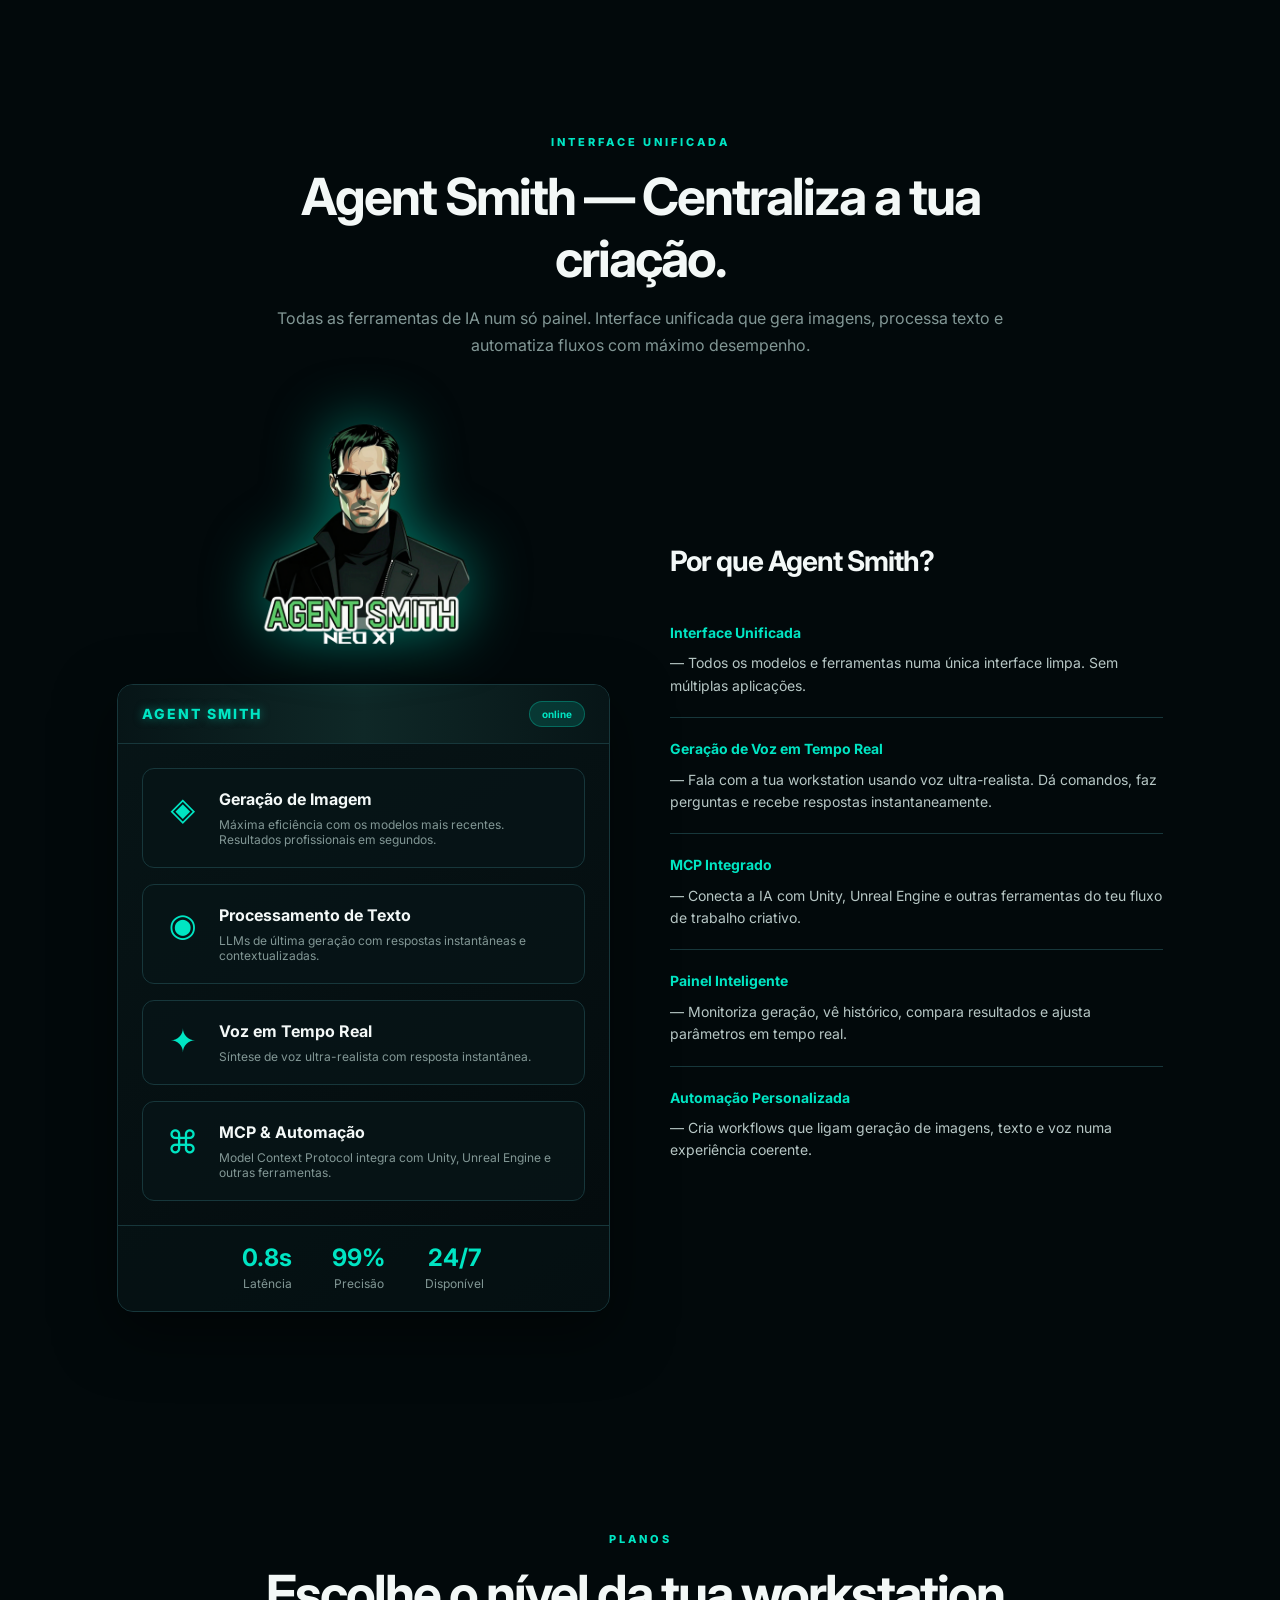
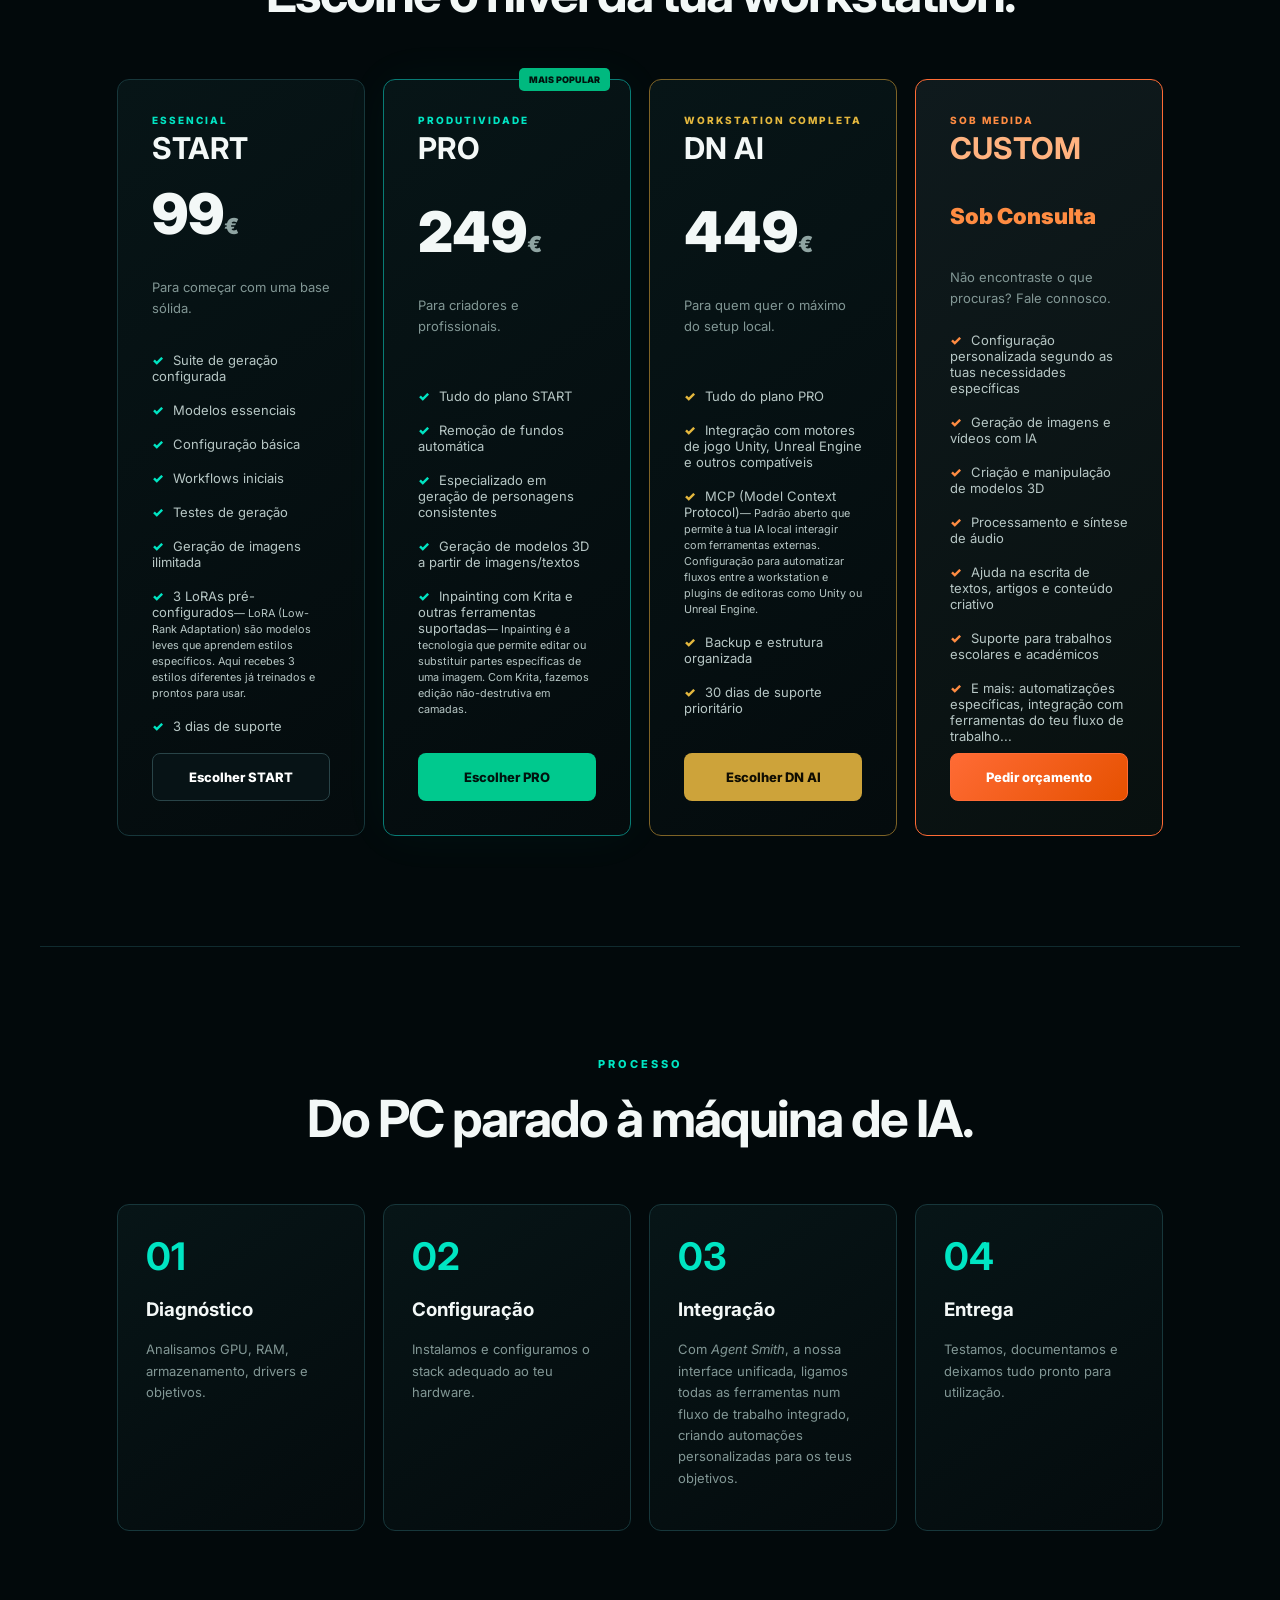
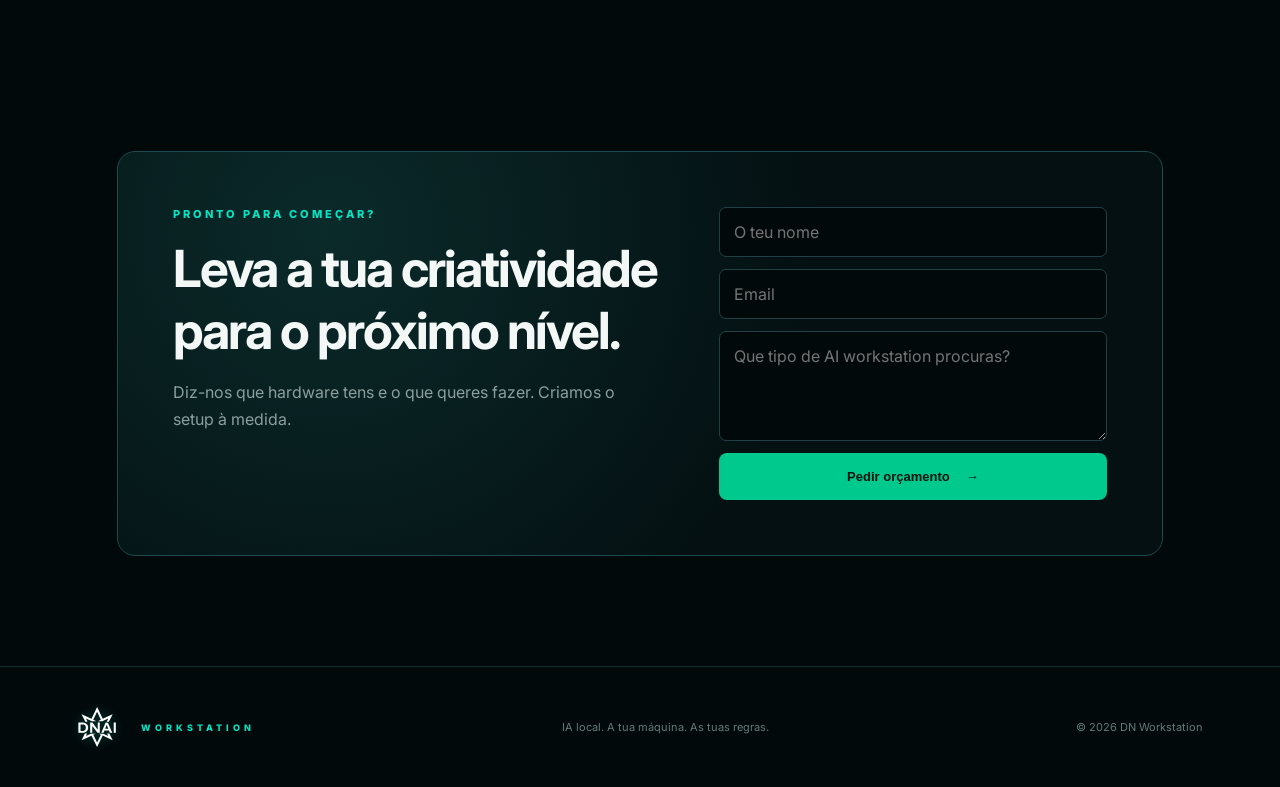
==== commit 0a472fce: "feat: Agent Smith showcase - descrições otimizadas" ====
--- a/index.html
+++ b/index.html
@@ -84,10 +84,10 @@
                 <span>Geração de Imagem</span><b>+</b><span>Modelos LLM</span><b>+</b><span>Automação</span><b>+</b><span>3D & Design</span><b>+</b><span>Engine Gráfica</span></div>
         </section>
         <section class="agent-smith-showcase section" id="agent-smith">
-            <div class="section-head">
+<div class="section-head">
                 <div class="eyebrow">INTERFACE UNIFICADA</div>
                 <h2>Agent Smith — Centraliza a tua criação.</h2>
-                <p>Todas as ferramentas de IA num só painel. Gera imagens, processa texto e automatiza fluxos numa interface intuitiva.</p>
+                <p>Todas as ferramentas de IA num só painel. Interface unificada que gera imagens, processa texto e automatiza fluxos com máximo desempenho.</p>
             </div>
             <div class="agent-showcase-grid">
                 <div class="agent-mockup">
@@ -103,28 +103,28 @@
                                     <div class="panel-icon">◈</div>
                                     <div class="panel-content">
                                         <h4>Geração de Imagem</h4>
-                                        <p>DALL·E 3 • Stable Diffusion XL • Flux.1</p>
+                                        <p>Máxima eficiência com os modelos mais recentes. Resultados profissionais em segundos.</p>
                                     </div>
                                 </div>
                                 <div class="interface-panel">
                                     <div class="panel-icon">◉</div>
                                     <div class="panel-content">
                                         <h4>Processamento de Texto</h4>
-                                        <p>Llama 3.2 • Mistral • Qwen2.5</p>
+                                        <p>LLMs de última geração com respostas instantâneas e contextualizadas.</p>
                                     </div>
                                 </div>
                                 <div class="interface-panel">
                                     <div class="panel-icon">✦</div>
                                     <div class="panel-content">
                                         <h4>Voz em Tempo Real</h4>
-                                        <p>Geração ultra-realista de voz</p>
+                                        <p>Síntese de voz ultra-realista com resposta instantânea.</p>
                                     </div>
                                 </div>
                                 <div class="interface-panel">
                                     <div class="panel-icon">⌘</div>
                                     <div class="panel-content">
                                         <h4>MCP & Automação</h4>
-                                        <p>Model Context Protocol • Unity • Unreal Engine</p>
+                                        <p>Model Context Protocol integra com Unity, Unreal Engine e outras ferramentas.</p>
                                     </div>
                                 </div>
                             </div>
@@ -141,7 +141,7 @@
                 <div class="agent-benefits">
                     <h3>Por que Agent Smith?</h3>
                     <ul class="benefit-list">
-                        <li><strong>Interface Unificada Graia</strong> — Todos os modelos e ferramentas numa única interface limpa. Sem múltiplas aplicações.</li>
+                        <li><strong>Interface Unificada</strong> — Todos os modelos e ferramentas numa única interface limpa. Sem múltiplas aplicações.</li>
                         <li><strong>Geração de Voz em Tempo Real</strong> — Fala com a tua workstation usando voz ultra-realista. Dá comandos, faz perguntas e recebe respostas instantaneamente.</li>
                         <li><strong>MCP Integrado</strong> — Conecta a IA com Unity, Unreal Engine e outras ferramentas do teu fluxo de trabalho criativo.</li>
                         <li><strong>Painel Inteligente</strong> — Monitoriza geração, vê histórico, compara resultados e ajusta parâmetros em tempo real.</li>
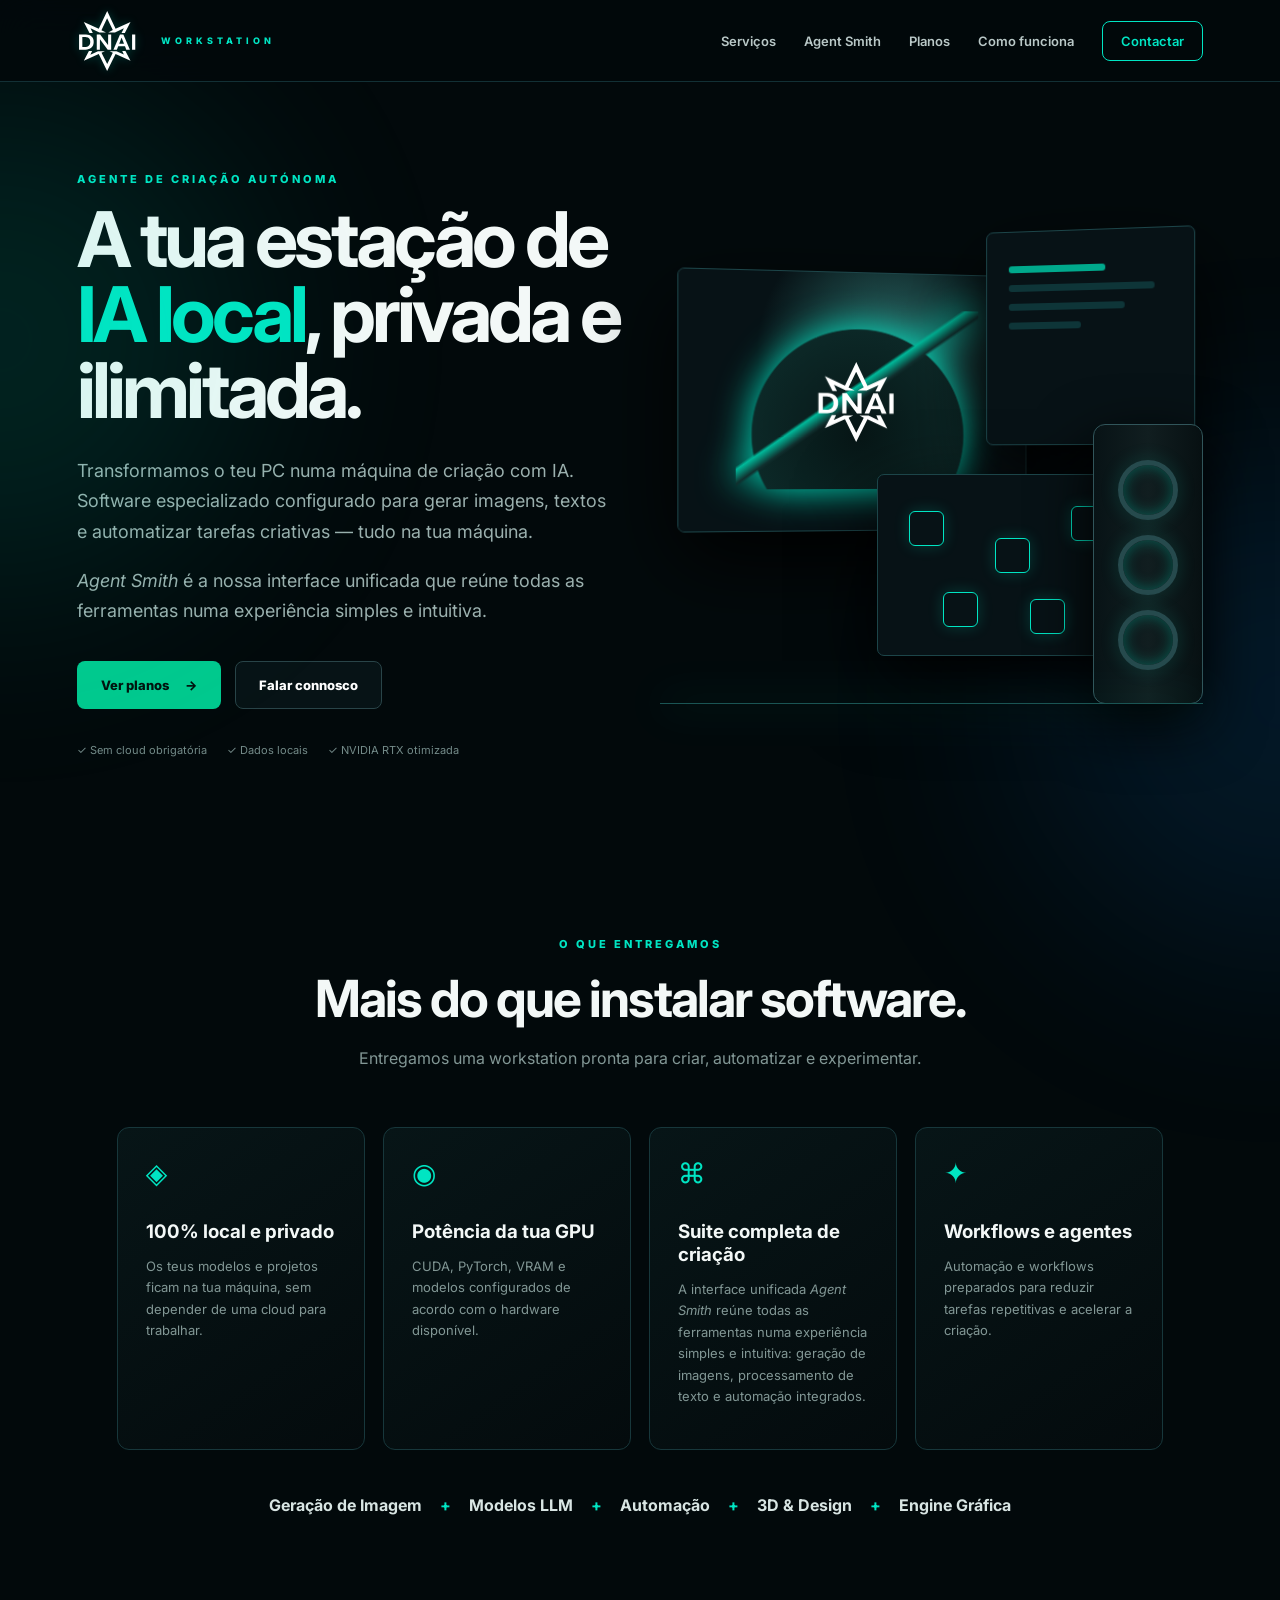
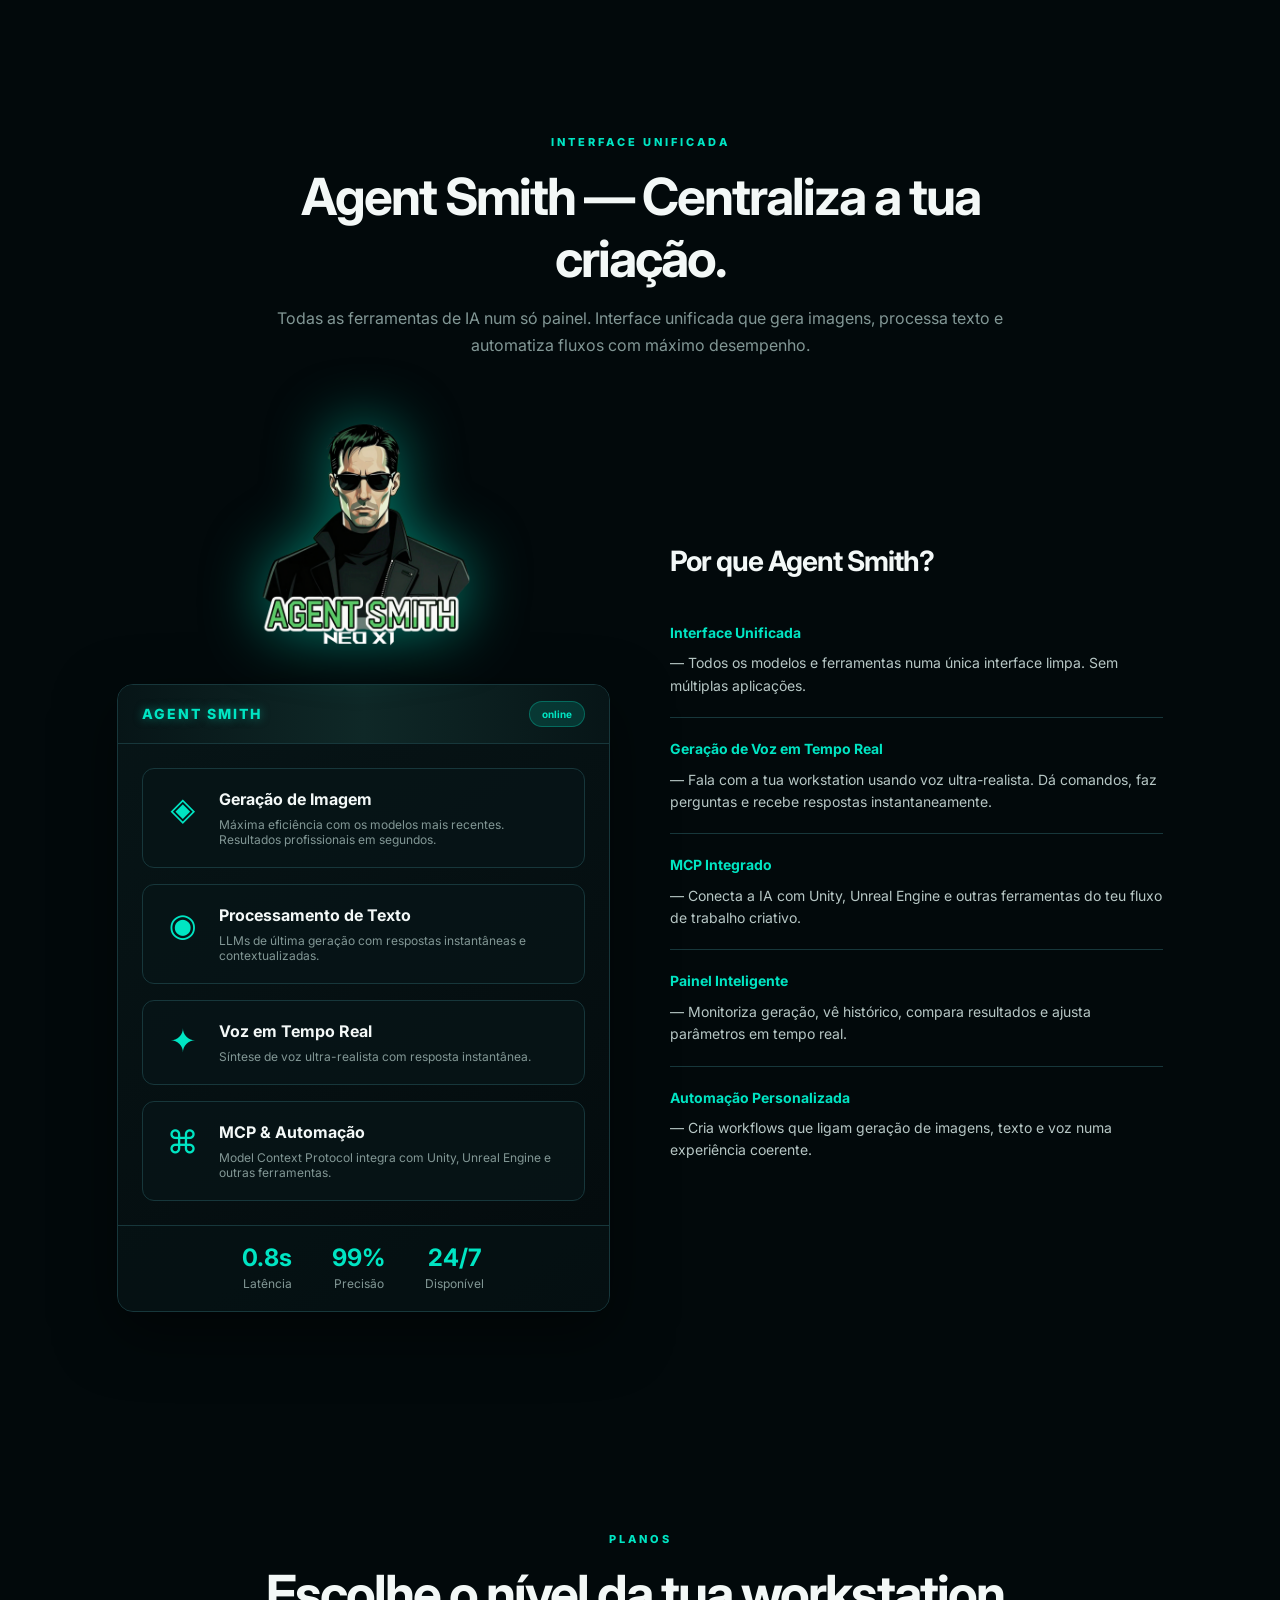
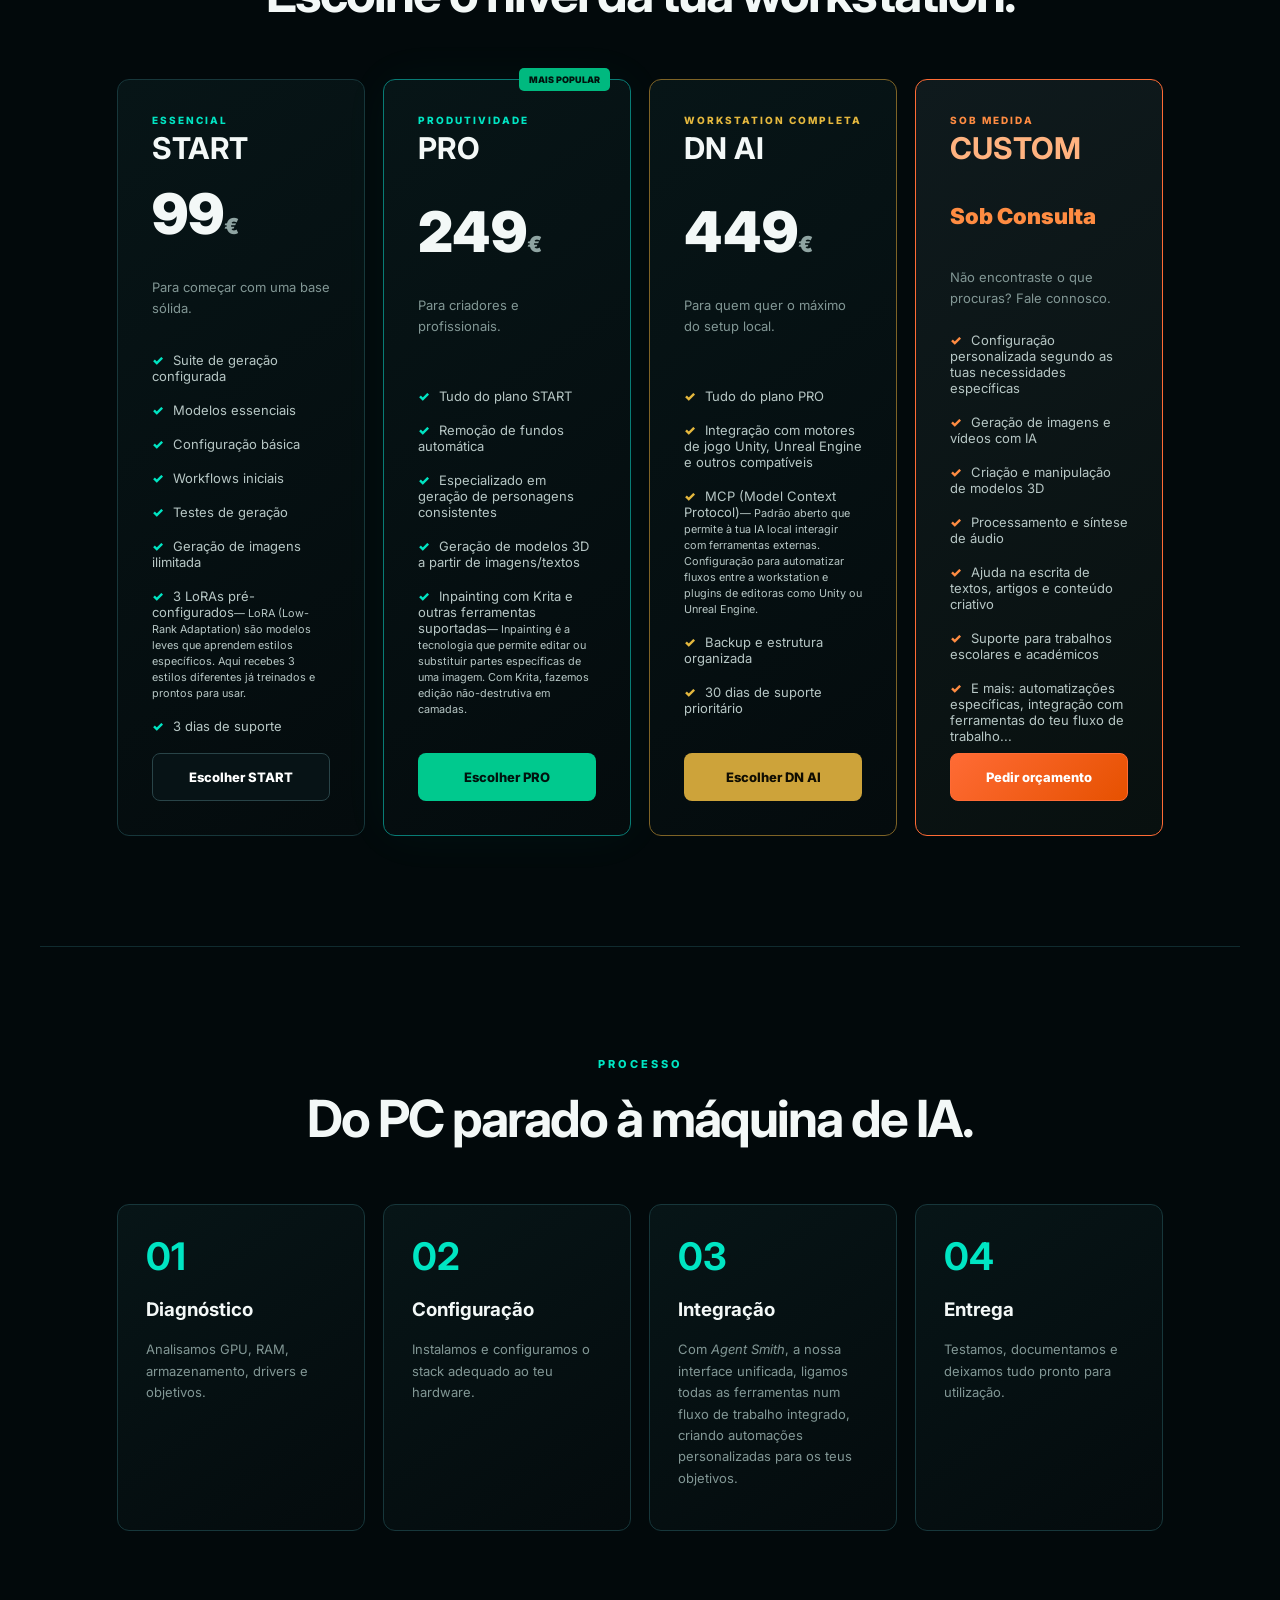
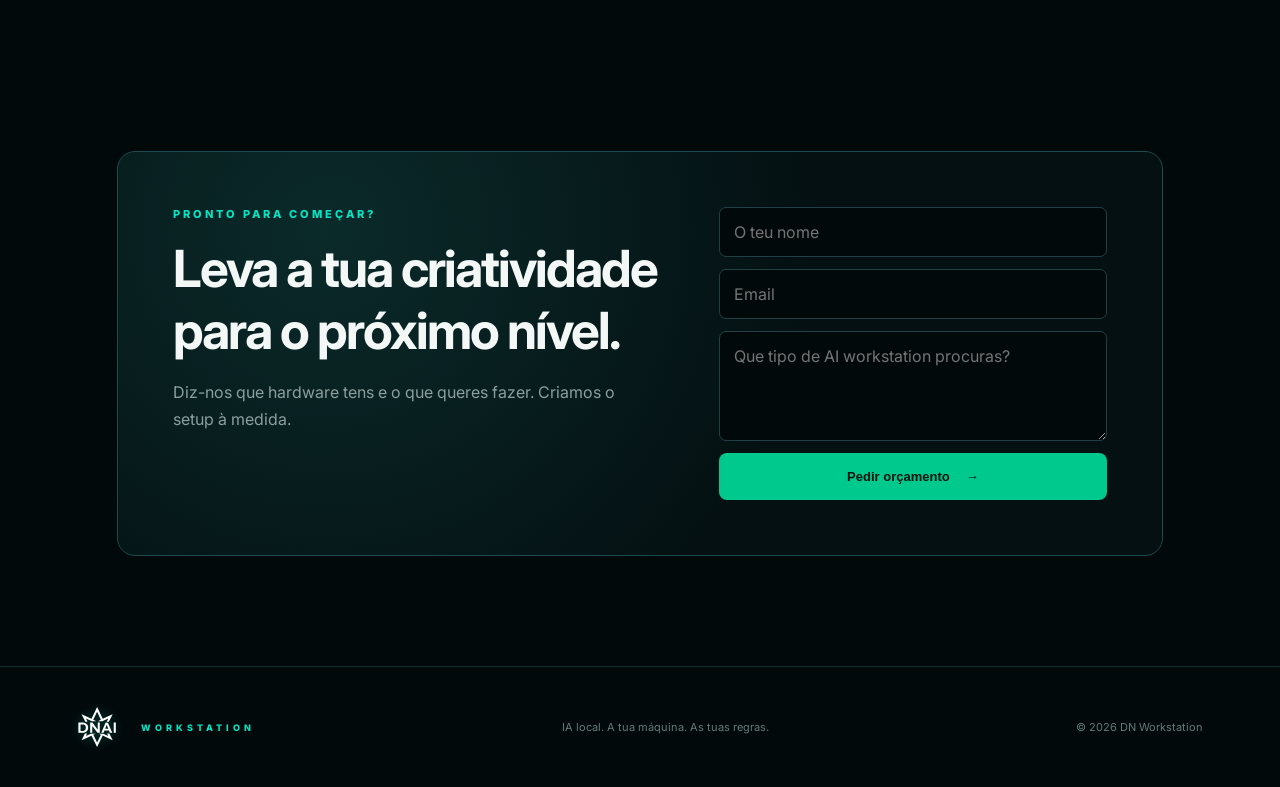
==== commit 3c057cd4: "Correções: AGENTE singular e logo Defunctum no screen-art" ====
--- a/index.html
+++ b/index.html
@@ -25,7 +25,7 @@
     <main id="top">
         <section class="hero">
             <div class="hero-copy">
-<div class="eyebrow">AGENTS DE CRIAÇÃO AUTÓNOMA</div>
+<div class="eyebrow">AGENTE DE CRIAÇÃO AUTÓNOMA</div>
                 <h1>A tua estação de <em>IA local</em>, privada e ilimitada.</h1>
 <p class="lead">Transformamos o teu PC numa máquina de criação com IA. Software especializado configurado para gerar imagens, textos e automatizar tarefas criativas — tudo na tua máquina.</p>
 <p class="lead agent-smith"><em>Agent Smith</em> é a nossa interface unificada que reúne todas as ferramentas numa experiência simples e intuitiva.</p>
@@ -35,8 +35,8 @@
                         otimizada</span></div>
             </div>
             <div class="hero-visual">
-                <div class="monitor m1">
-                    <div class="screen-art"></div>
+<div class="monitor m1">
+                    <div class="screen-art"><img src="defunctum-logo.svg" alt="Defunctum Logo" style="width: 80px; height: auto; position: absolute; left: 50%; top: 50%; transform: translate(-50%, -50%);"></div>
                 </div>
                 <div class="monitor m2">
                     <div class="ui-lines"><i></i><i></i><i></i><i></i></div>
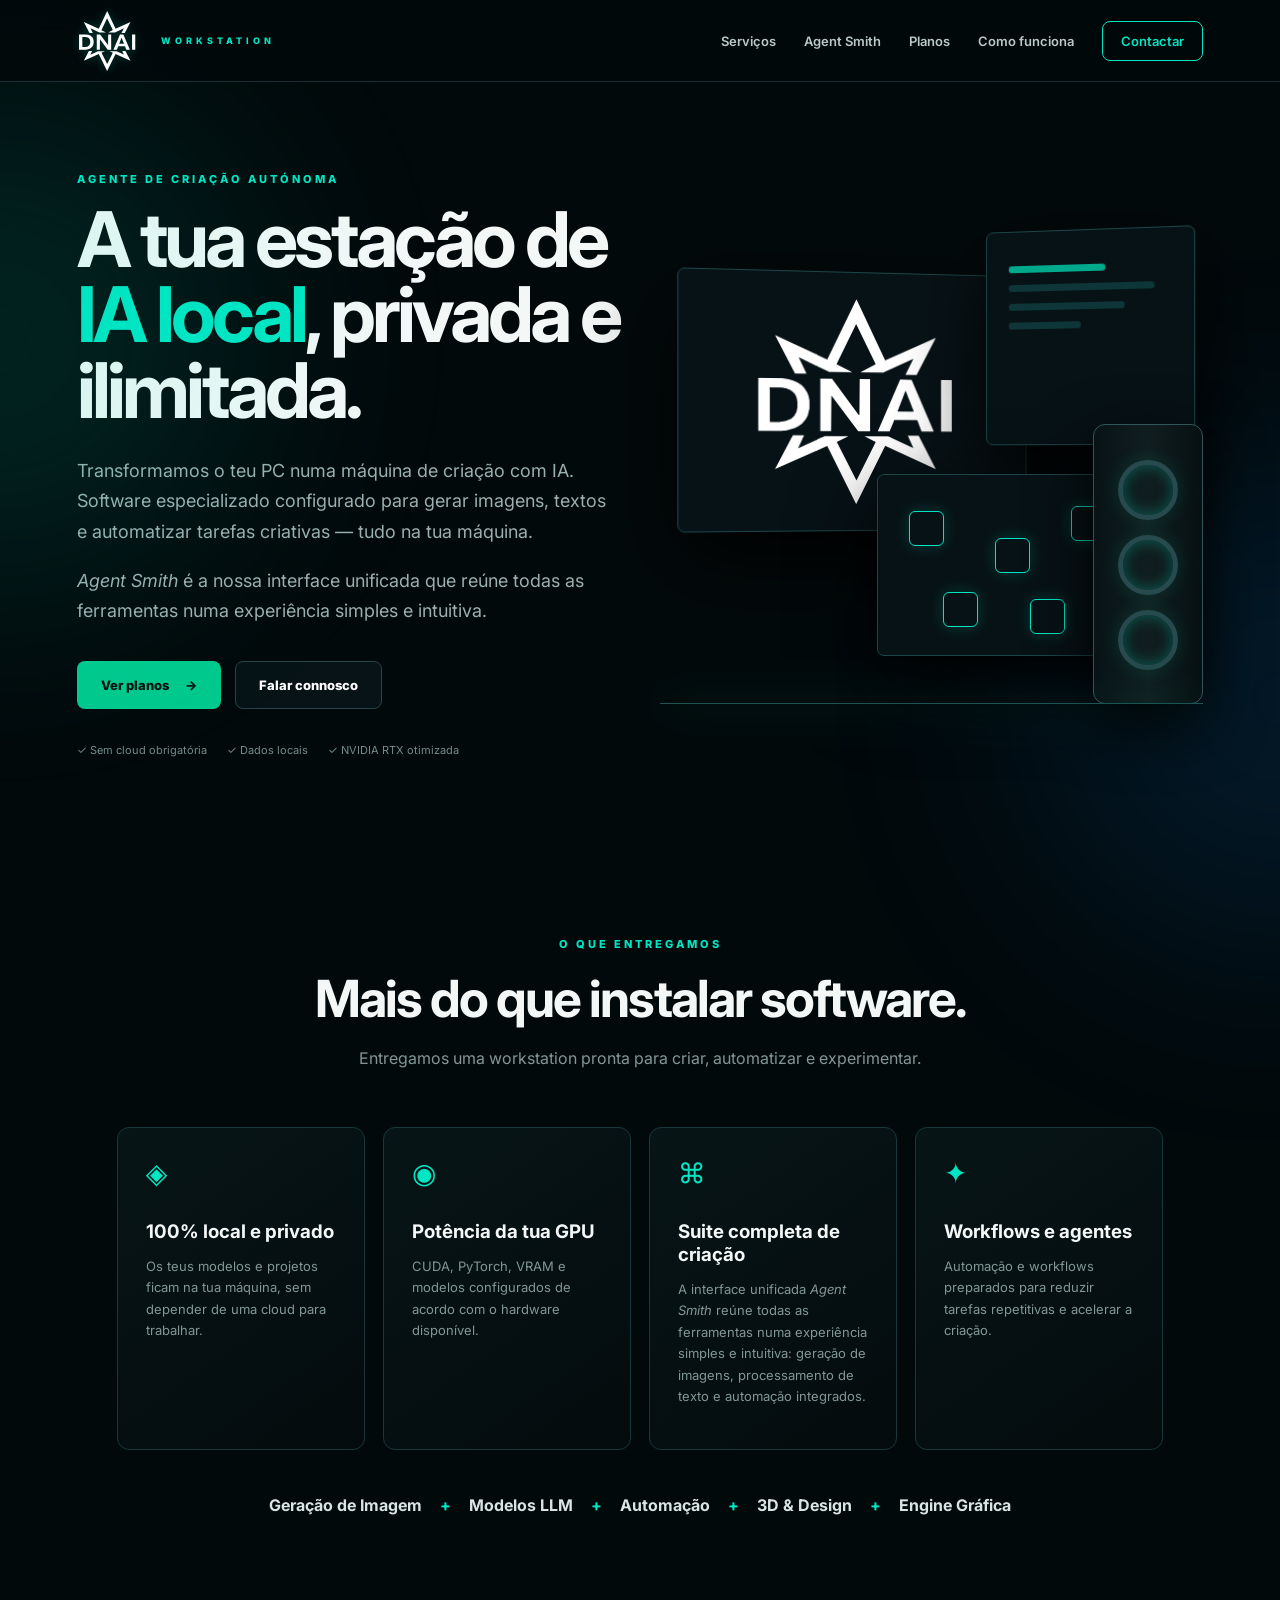
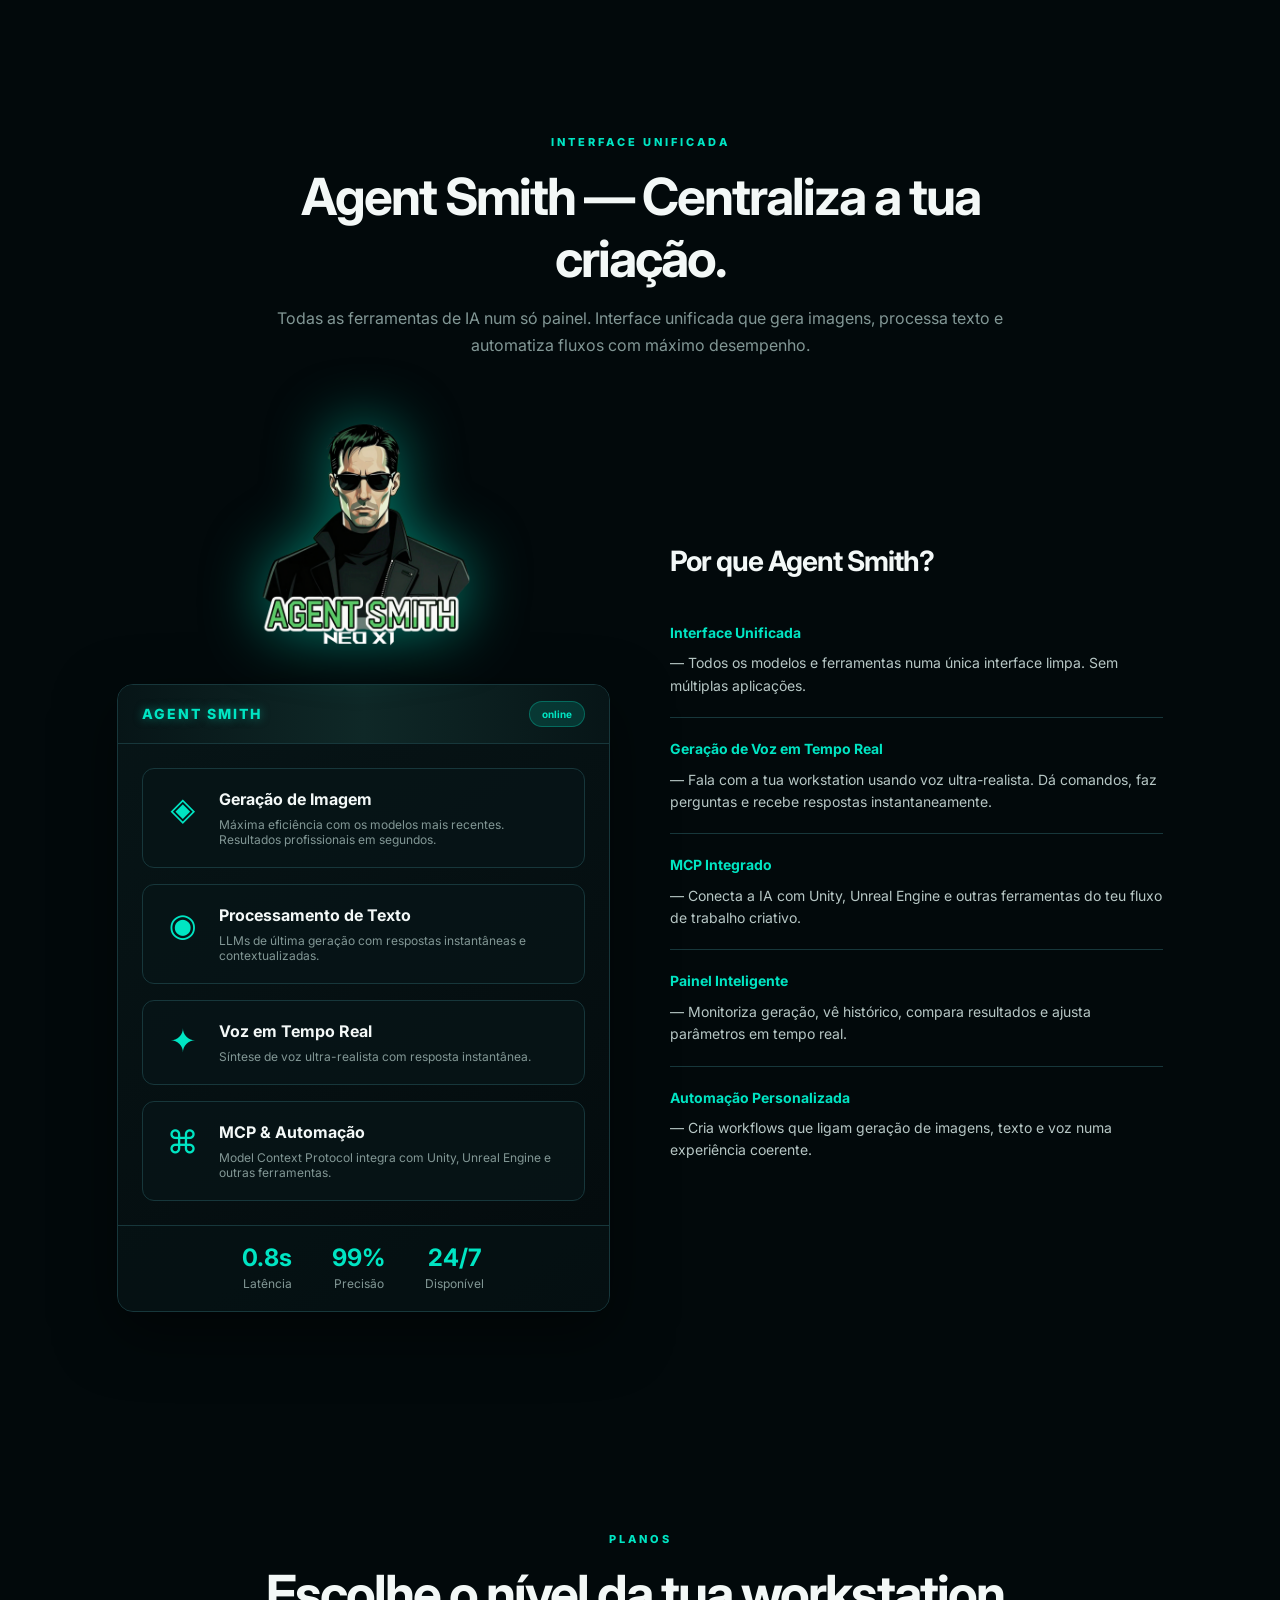
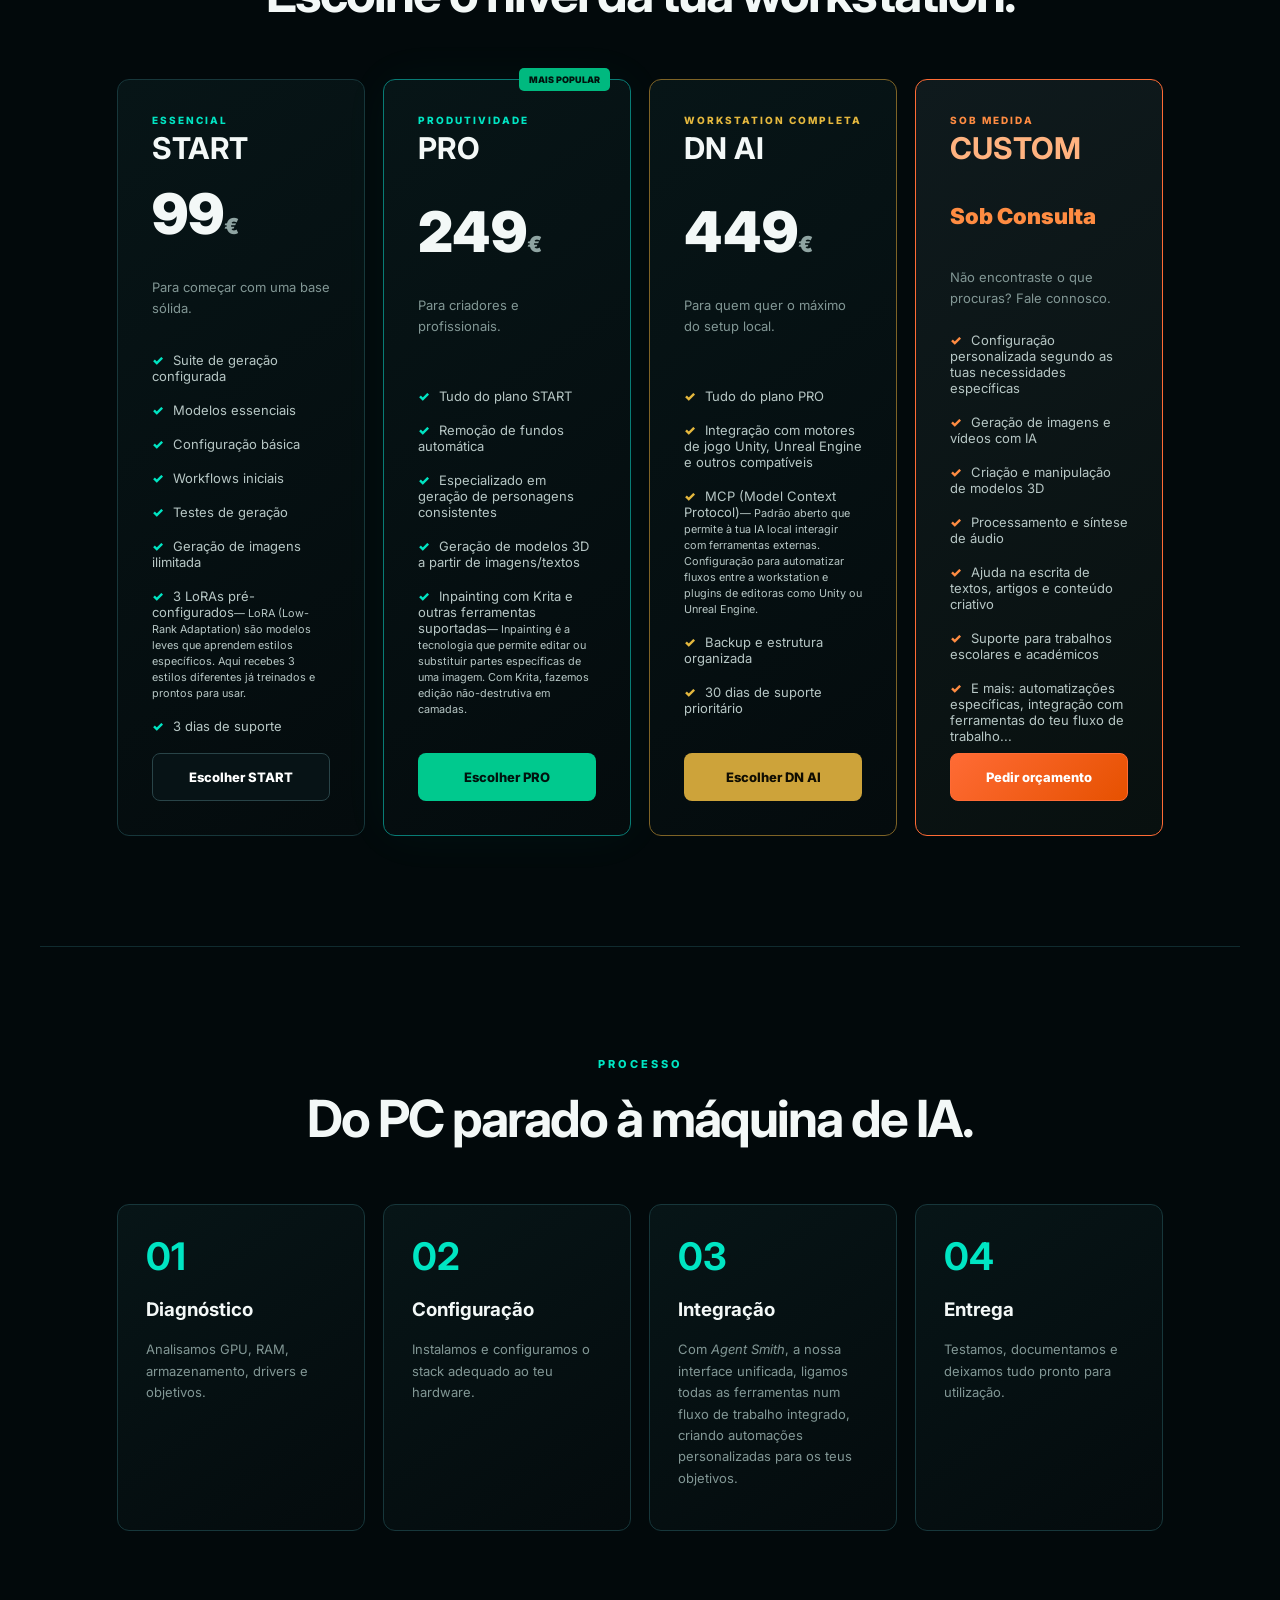
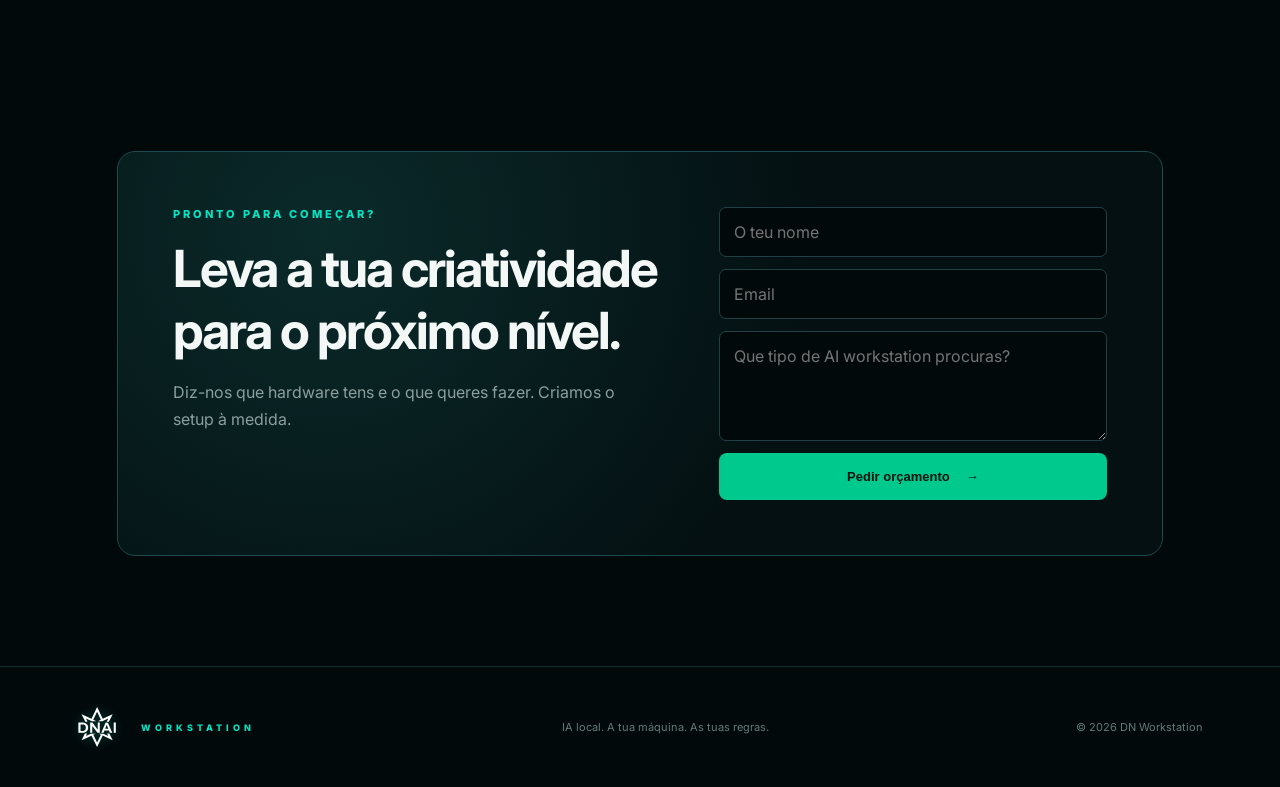
==== commit 0a82dcfc: "Corrigir texto AGENTS → AGENTE e remover fundo da screen-art" ====
--- a/index.html
+++ b/index.html
@@ -36,7 +36,7 @@
             </div>
             <div class="hero-visual">
 <div class="monitor m1">
-                    <div class="screen-art"><img src="defunctum-logo.svg" alt="Defunctum Logo" style="width: 80px; height: auto; position: absolute; left: 50%; top: 50%; transform: translate(-50%, -50%);"></div>
+<div class="screen-art"><img src="defunctum-logo.svg" alt="Defunctum Logo" style="width: 380px; height: auto; position: absolute; left: 50%; top: 50%; transform: translate(-50%, -50%);"></div>
                 </div>
                 <div class="monitor m2">
                     <div class="ui-lines"><i></i><i></i><i></i><i></i></div>
--- a/style.css
+++ b/style.css
@@ -231,19 +231,16 @@
 
 .screen-art {
     height: 100%;
-    background: radial-gradient(circle at 60% 30%, #2b6b67, #071216 48%), linear-gradient(145deg, #172b2d, #020607);
+    display: flex;
+    align-items: center;
+    justify-content: center;
     position: relative
 }
 
-.screen-art:before {
-    content: "";
-    position: absolute;
-    width: 70%;
-    height: 70%;
-    left: 16%;
-    top: 14%;
-    background: linear-gradient(145deg, transparent 45%, #00b99a 46%, #102f2e 50%, transparent 51%), radial-gradient(circle at 50% 70%, #071616, #0c2827 60%, transparent 61%);
-    filter: drop-shadow(0 0 18px #00e5c3)
+.screen-art img {
+    max-width: 80%;
+    max-height: 80%;
+    object-fit: contain;
 }
 
 .ui-lines {
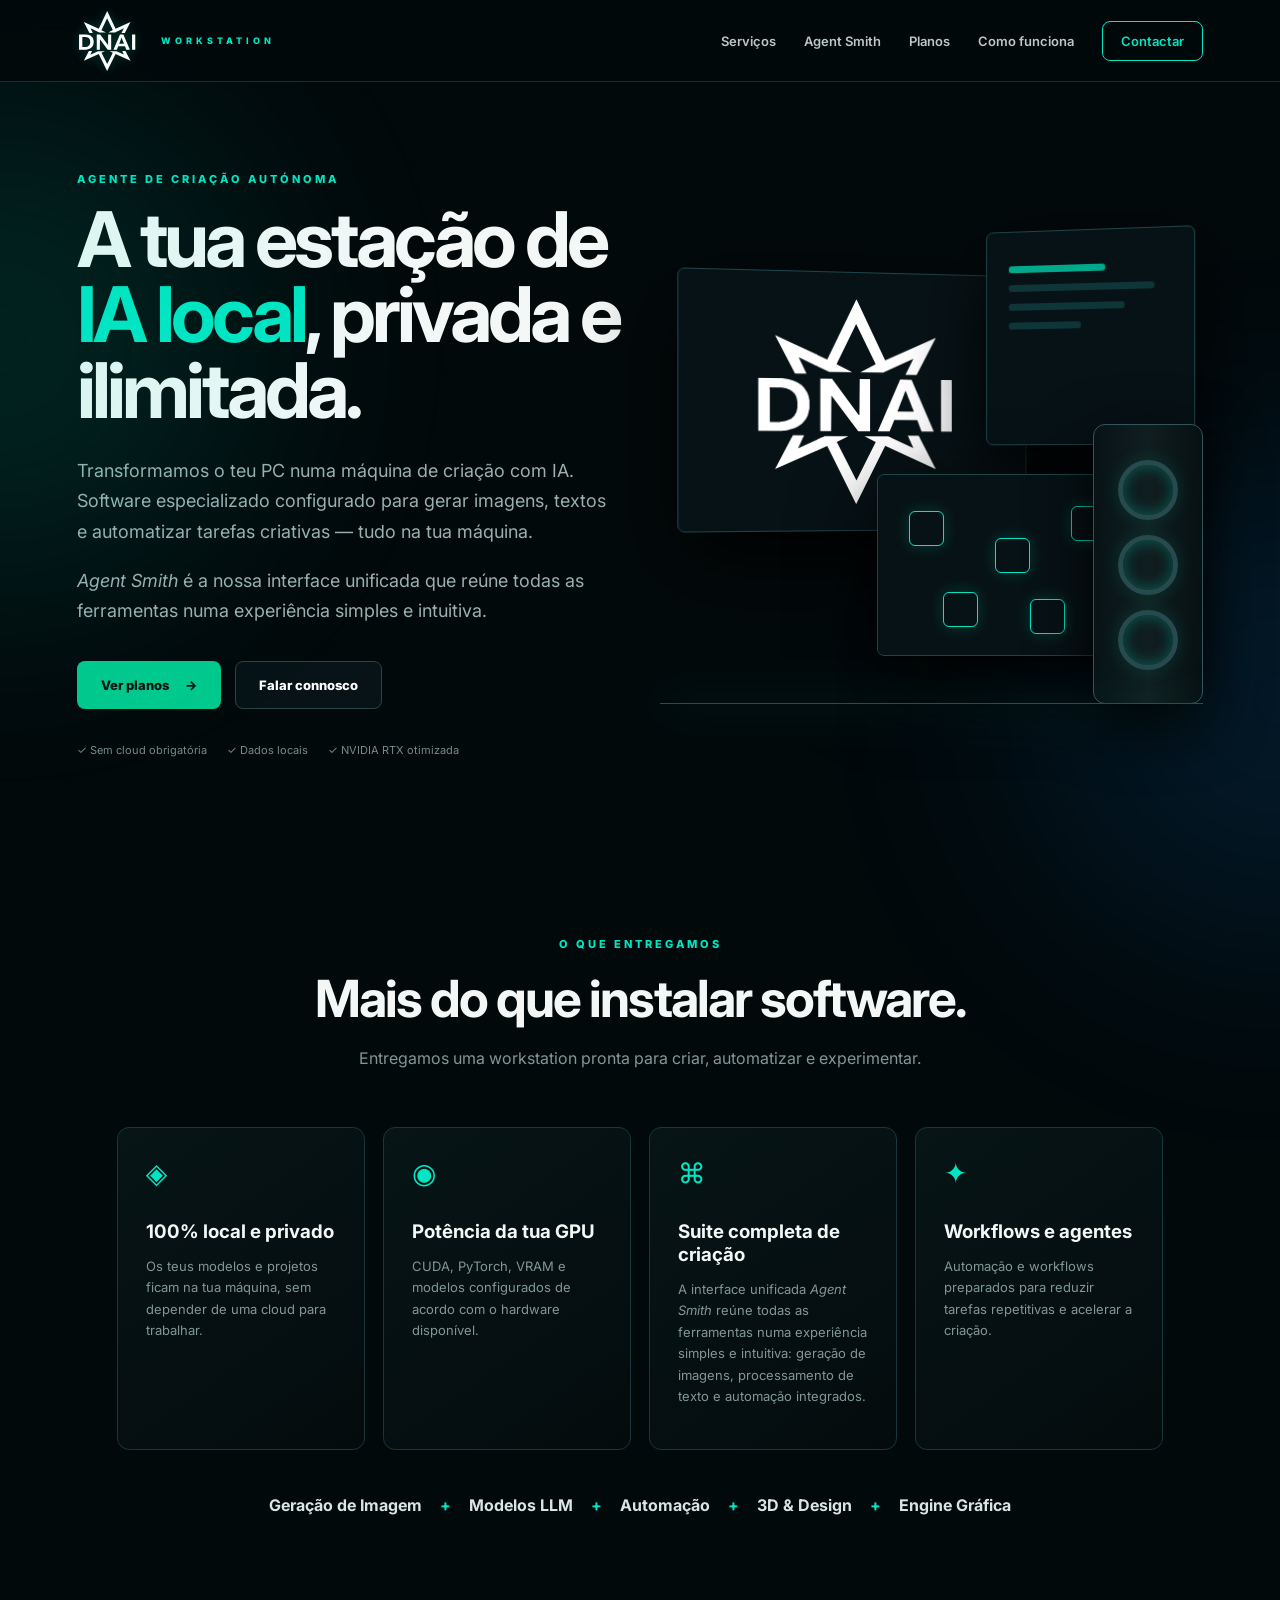
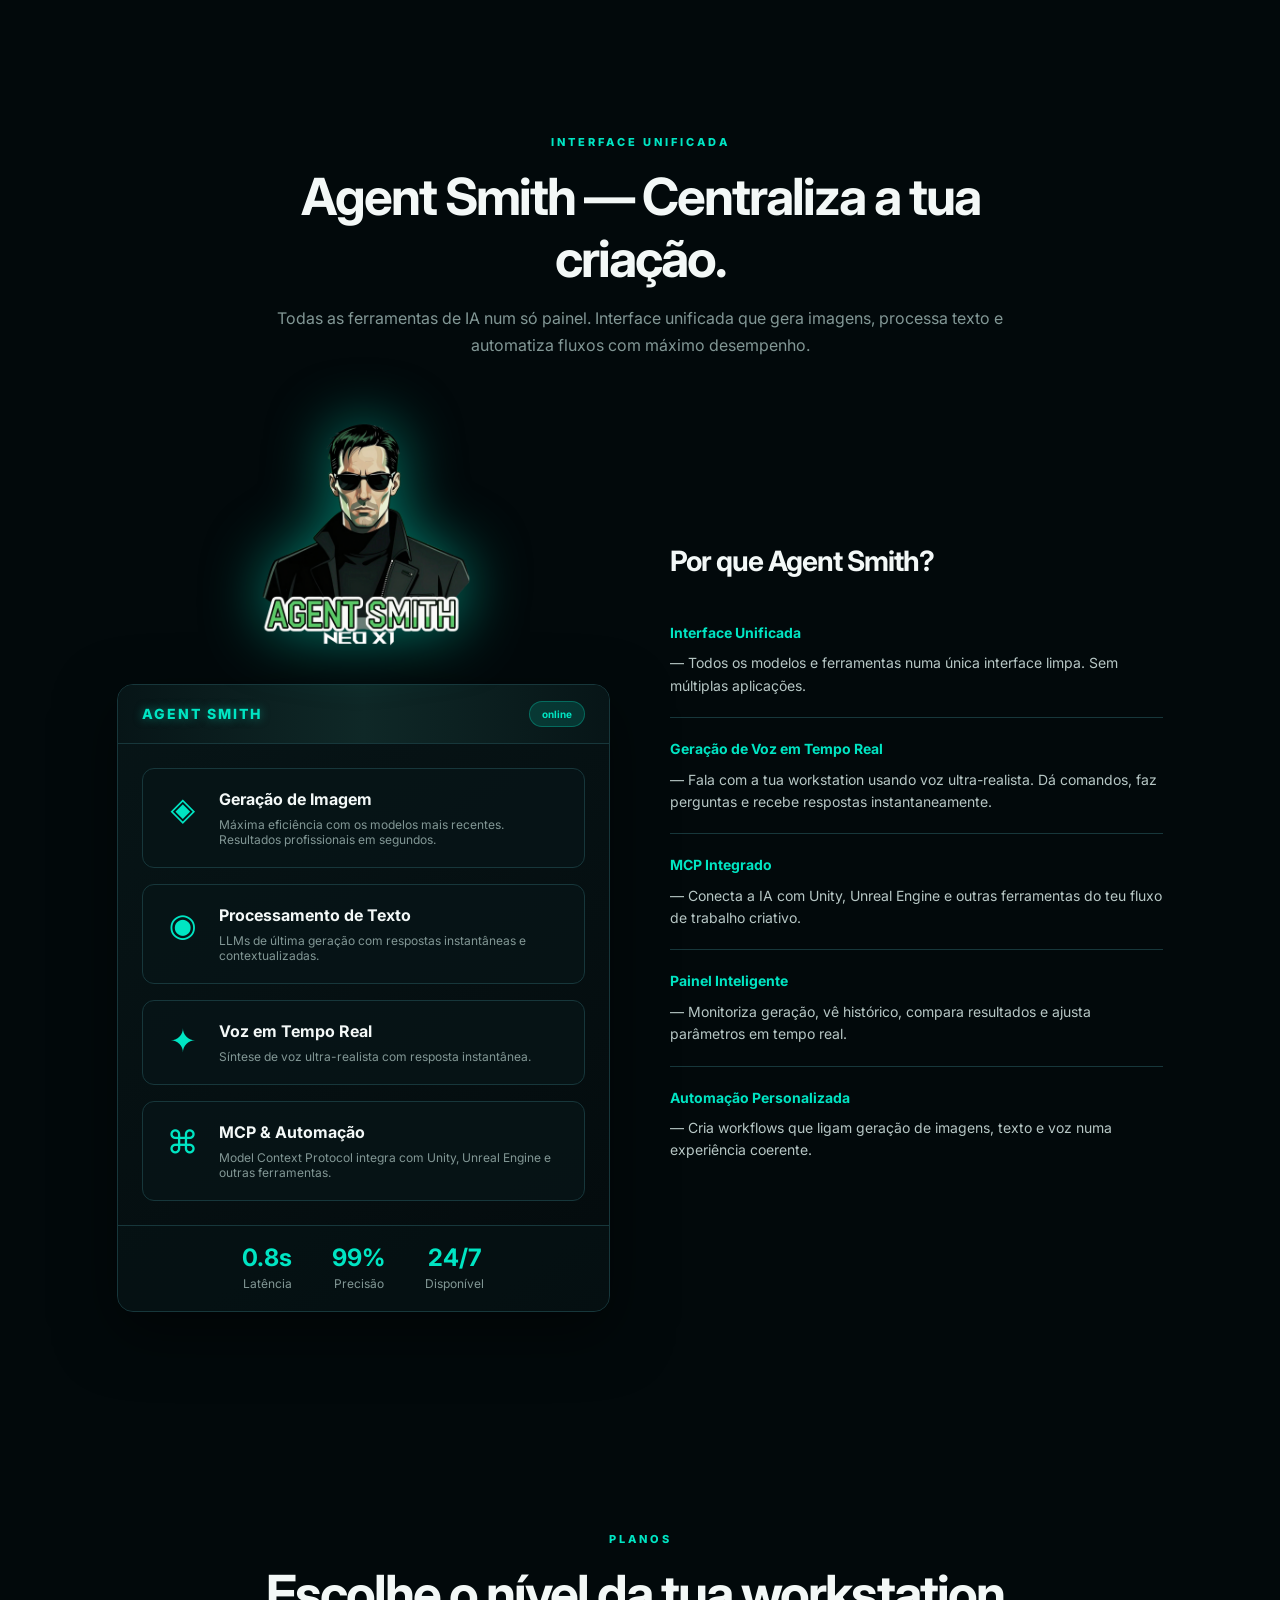
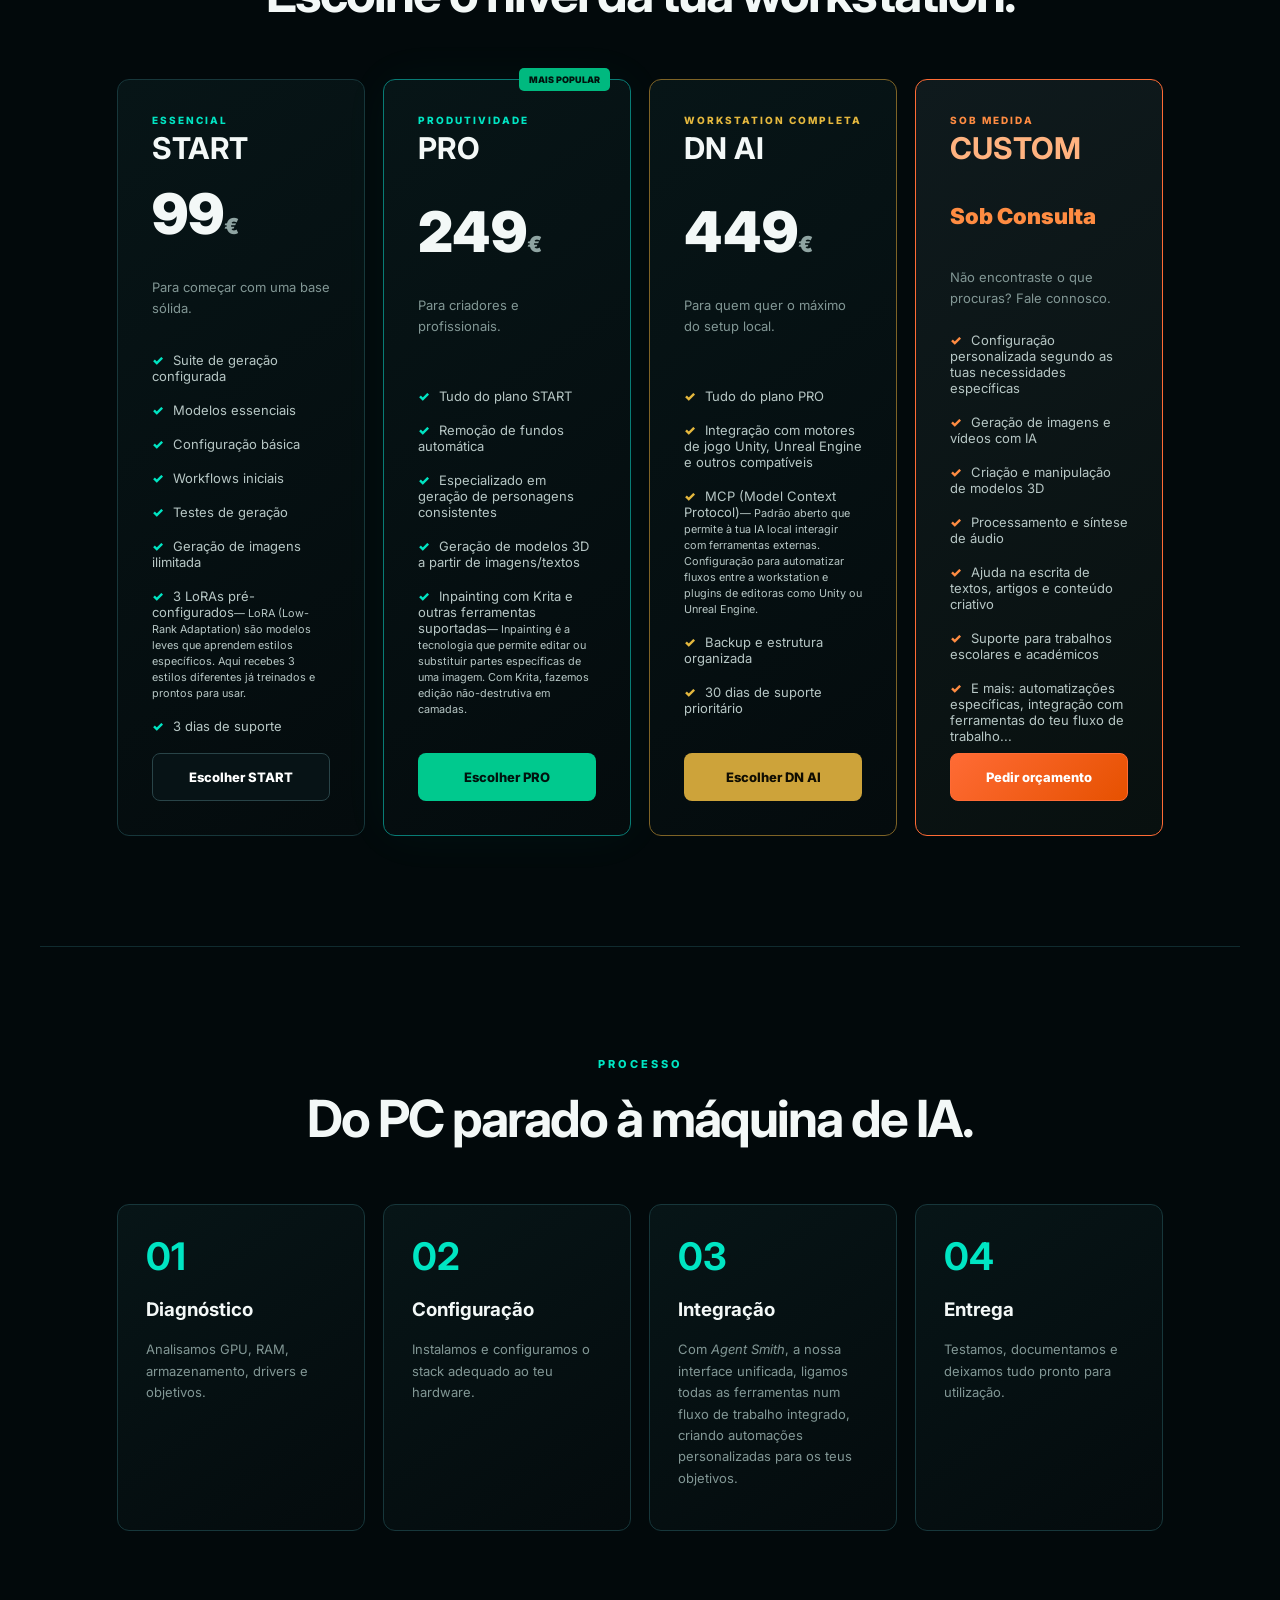
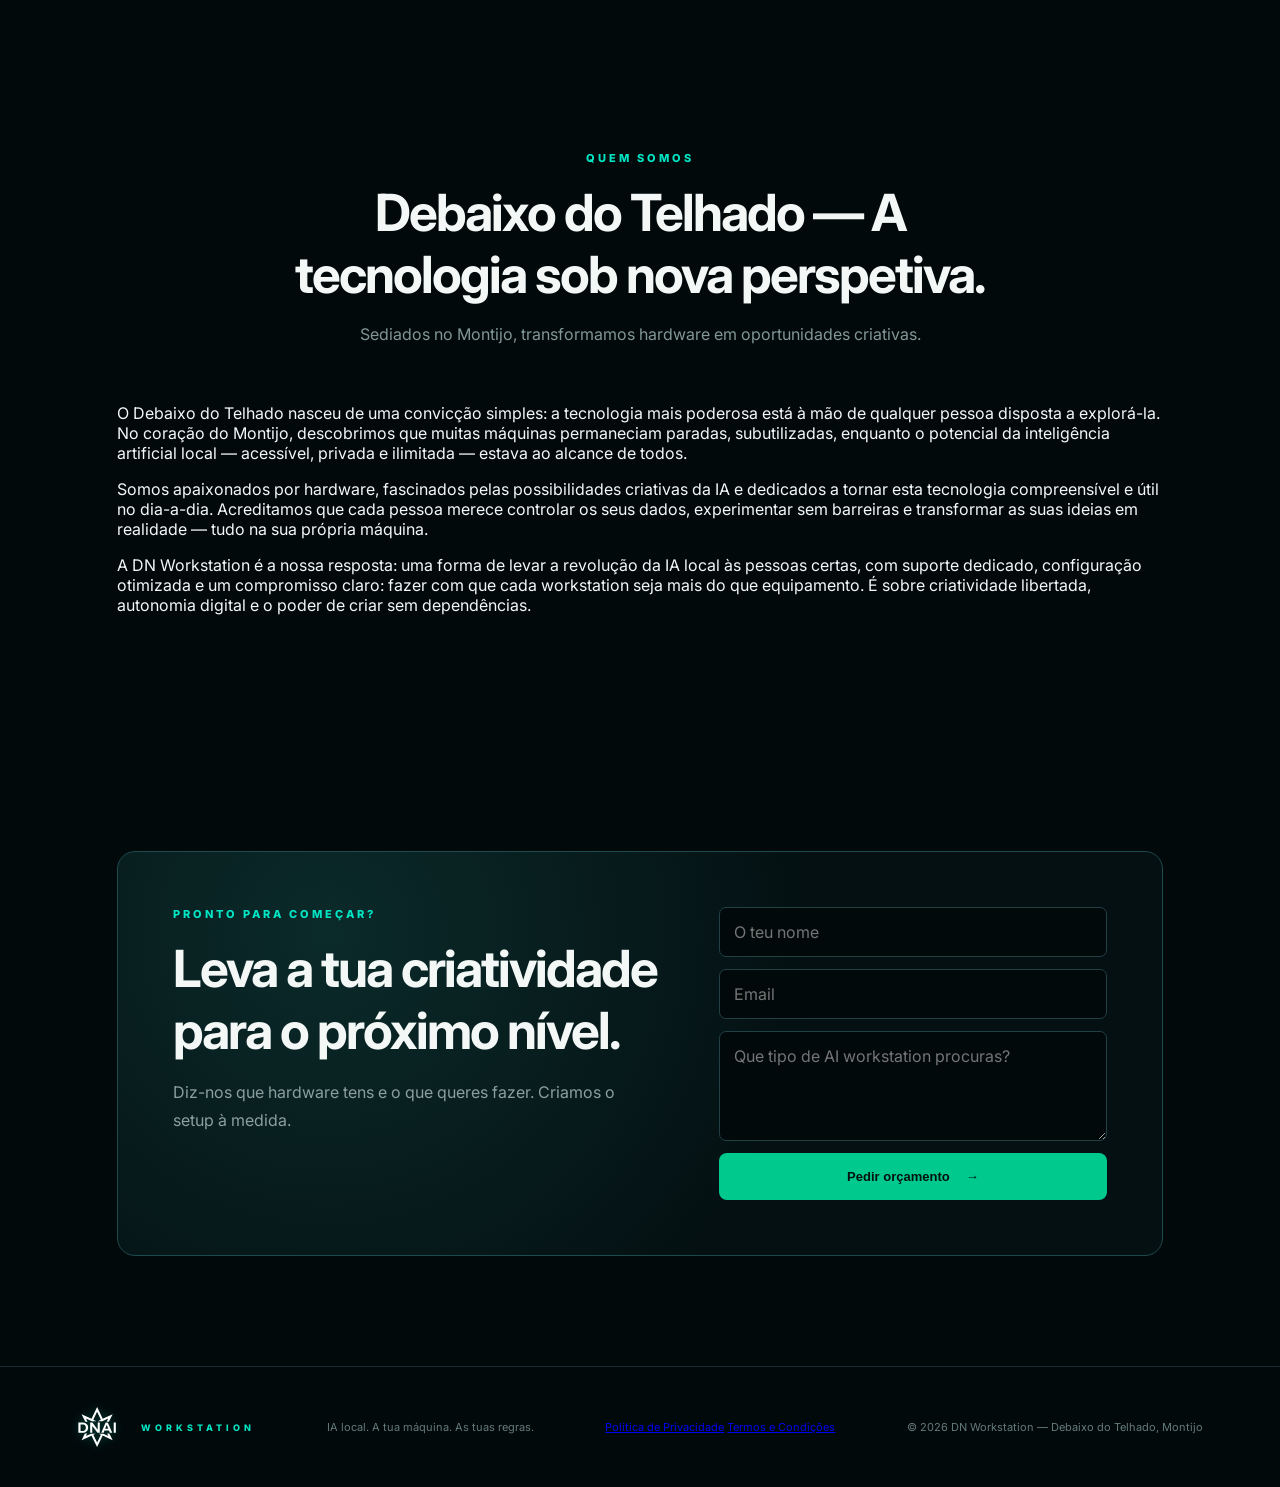
==== commit 0ceffe35: "Adicionar secção Quem Somos e páginas legais" ====
--- a/index.html
+++ b/index.html
@@ -7,6 +7,25 @@
     <title>DN AI Workstation — IA Local, Privada e Ilimitada</title>
 <meta name="description"
         content="Configuração profissional de estações de IA local. Ferramentas otimizadas para criação, automação e trabalho com inteligência artificial.">
+
+    <!-- Open Graph / Social Media Preview -->
+    <meta property="og:type" content="website">
+    <meta property="og:url" content="https://darkharevideogames.github.io/DNAI-Landingpage/">
+    <meta property="og:title" content="DN AI Workstation — IA Local, Privada e Ilimitada">
+    <meta property="og:description"
+        content="Configuração profissional de estações de IA local. Software especializado para gerar imagens, textos e automatizar tarefas criativas — tudo na tua máquina.">
+    <meta property="og:image" content="https://darkharevideogames.github.io/DNAI-Landingpage/defunctum-logo.svg">
+    <meta property="og:image:width" content="1200">
+    <meta property="og:image:height" content="630">
+    <meta property="og:site_name" content="DN AI Workstation">
+
+    <!-- Twitter Card -->
+    <meta name="twitter:card" content="summary_large_image">
+    <meta name="twitter:url" content="https://darkharevideogames.github.io/DNAI-Landingpage/">
+    <meta name="twitter:title" content="DN AI Workstation — IA Local, Privada e Ilimitada">
+    <meta name="twitter:description"
+        content="Configuração profissional de estações de IA local. Software especializado para gerar imagens, textos e automatizar tarefas criativas — tudo na tua máquina.">
+    <meta name="twitter:image" content="https://darkharevideogames.github.io/DNAI-Landingpage/defunctum-logo.svg">
     <link rel="preconnect" href="https://fonts.googleapis.com">
     <link rel="preconnect" href="https://fonts.gstatic.com" crossorigin>
     <link href="https://fonts.googleapis.com/css2?family=Inter:wght@400;500;600;700;800;900&display=swap"
@@ -240,6 +259,20 @@
                 </div>
             </div>
         </section>
+        <section class="about section" id="quem-somos">
+            <div class="section-head">
+                <div class="eyebrow">QUEM SOMOS</div>
+                <h2>Debaixo do Telhado — A tecnologia sob nova perspetiva.</h2>
+                <p>Sediados no Montijo, transformamos hardware em oportunidades criativas.</p>
+            </div>
+            <div class="about-content">
+                <div class="about-text">
+                    <p>O Debaixo do Telhado nasceu de uma convicção simples: a tecnologia mais poderosa está à mão de qualquer pessoa disposta a explorá-la. No coração do Montijo, descobrimos que muitas máquinas permaneciam paradas, subutilizadas, enquanto o potencial da inteligência artificial local — acessível, privada e ilimitada — estava ao alcance de todos.</p>
+                    <p>Somos apaixonados por hardware, fascinados pelas possibilidades criativas da IA e dedicados a tornar esta tecnologia compreensível e útil no dia-a-dia. Acreditamos que cada pessoa merece controlar os seus dados, experimentar sem barreiras e transformar as suas ideias em realidade — tudo na sua própria máquina.</p>
+                    <p>A DN Workstation é a nossa resposta: uma forma de levar a revolução da IA local às pessoas certas, com suporte dedicado, configuração otimizada e um compromisso claro: fazer com que cada workstation seja mais do que equipamento. É sobre criatividade libertada, autonomia digital e o poder de criar sem dependências.</p>
+                </div>
+            </div>
+        </section>
         <section class="contact section" id="contacto">
             <div class="contact-card">
                 <div>
@@ -260,10 +293,15 @@
             </div>
         </section>
     </main>
-<footer>
+    <footer>
         <div class="brand"><img src="defunctum-logo.svg" alt="Agent Smith AI Workstation" class="logo-img" style="width: 40px; height: 40px;" /><br><small>WORKSTATION</small>
         </div>
-        <p>IA local. A tua máquina. As tuas regras.</p><span>© 2026 DN Workstation</span>
+        <p>IA local. A tua máquina. As tuas regras.</p>
+        <nav class="footer-links">
+            <a href="privacidade.html">Política de Privacidade</a>
+            <a href="termos.html">Termos e Condições</a>
+        </nav>
+        <span>© 2026 DN Workstation — Debaixo do Telhado, Montijo</span>
     </footer>
 </body>
 
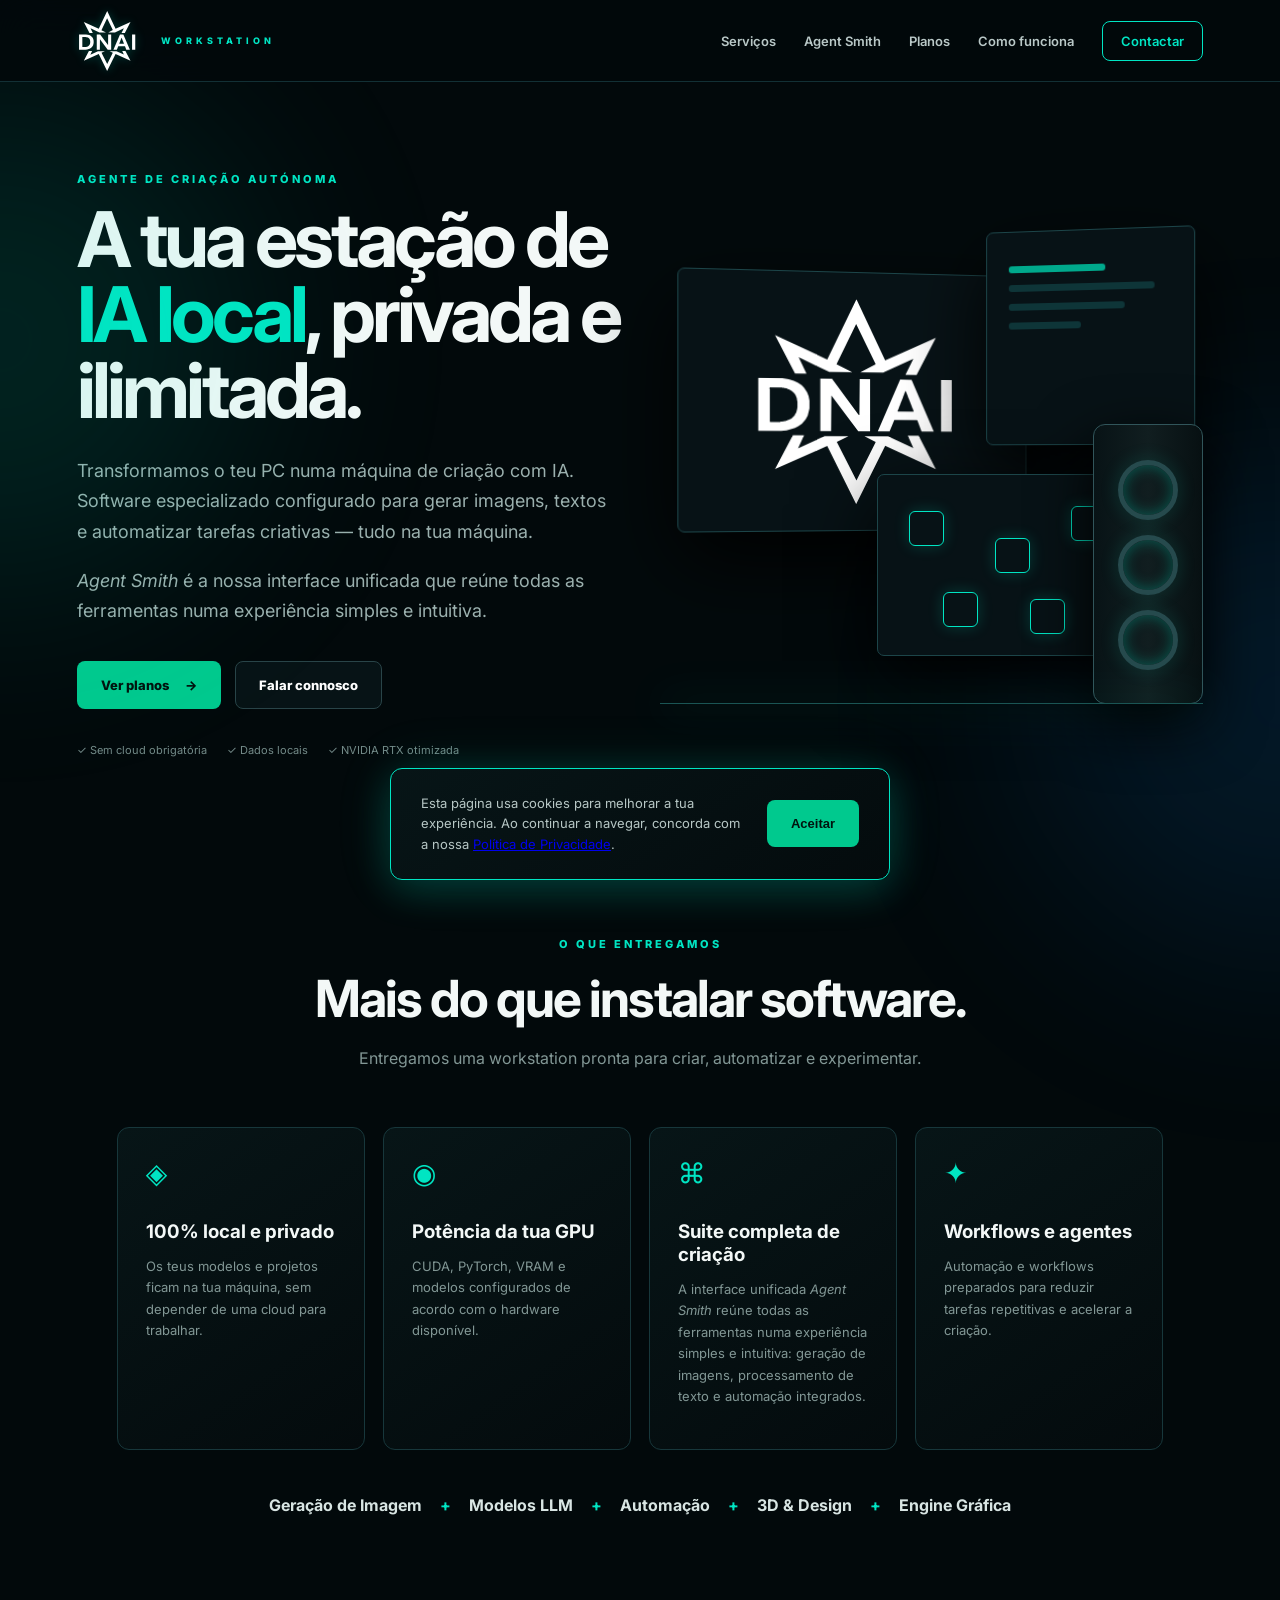
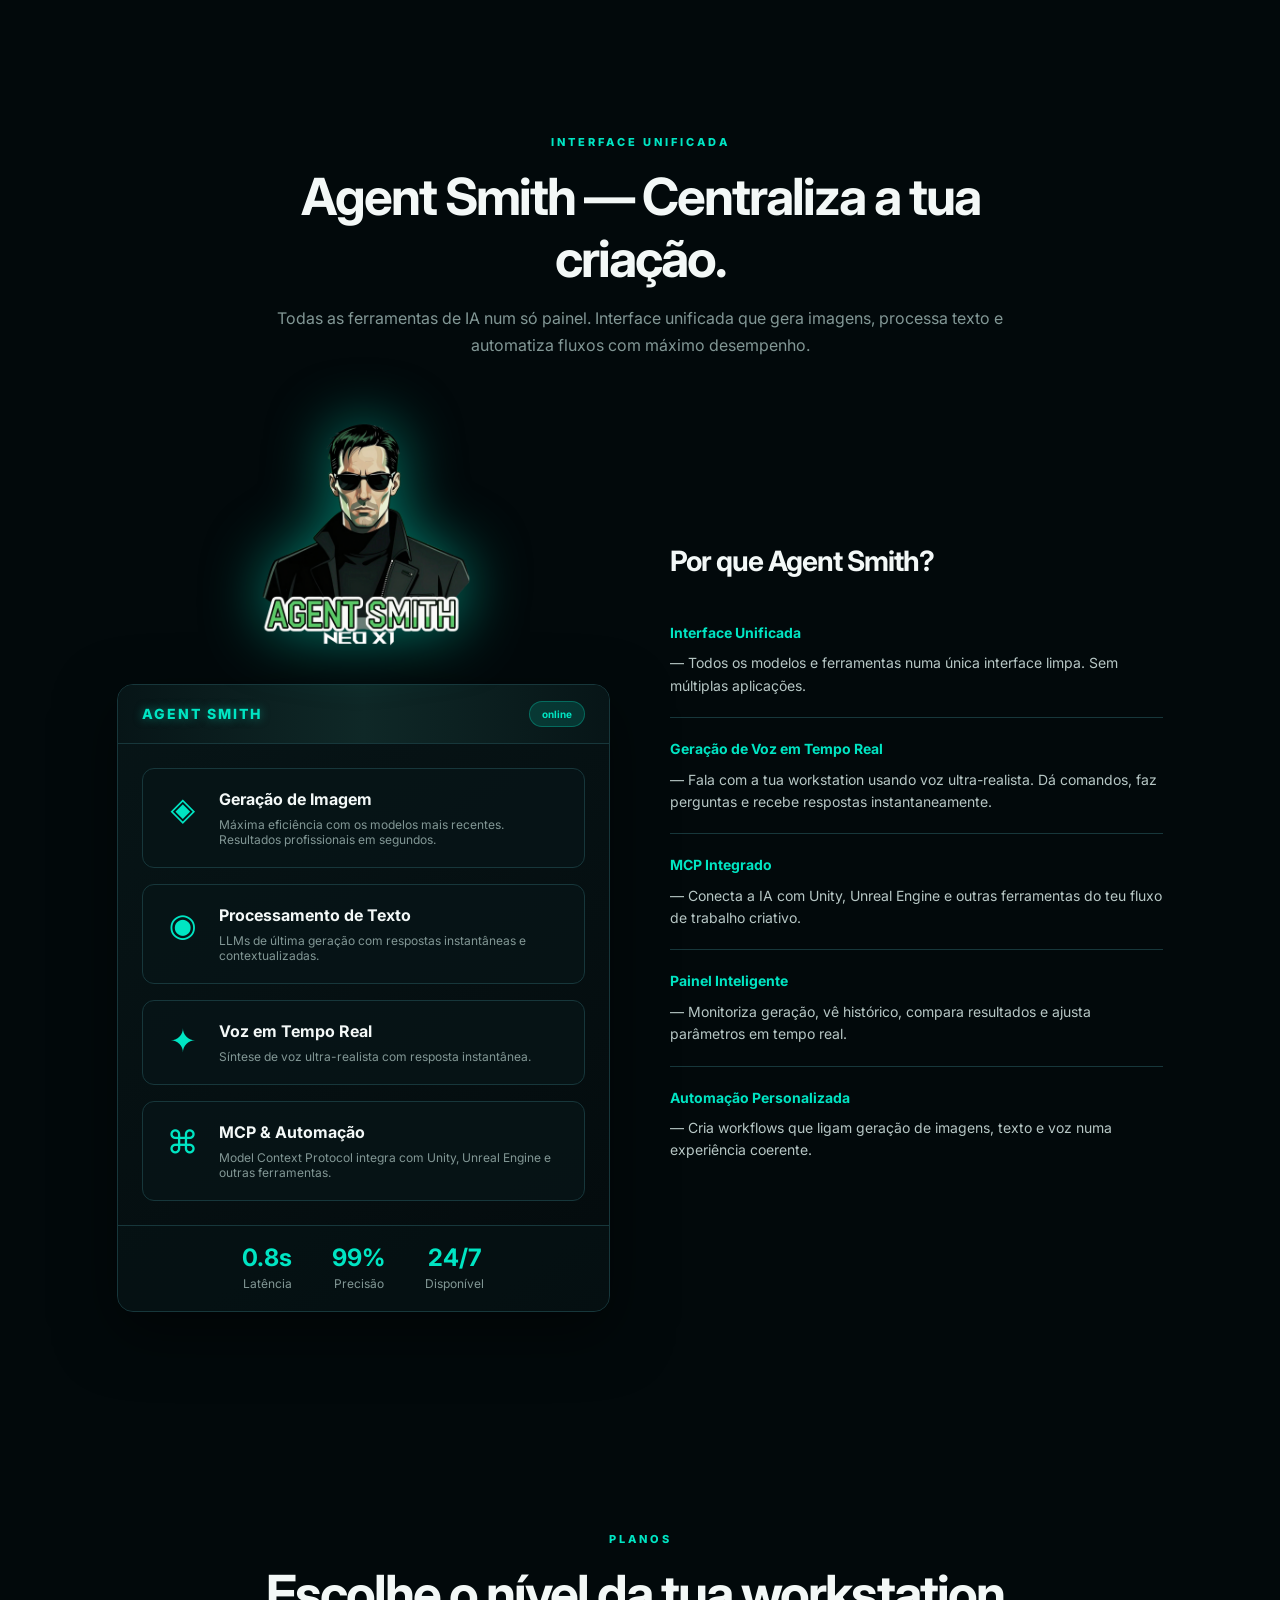
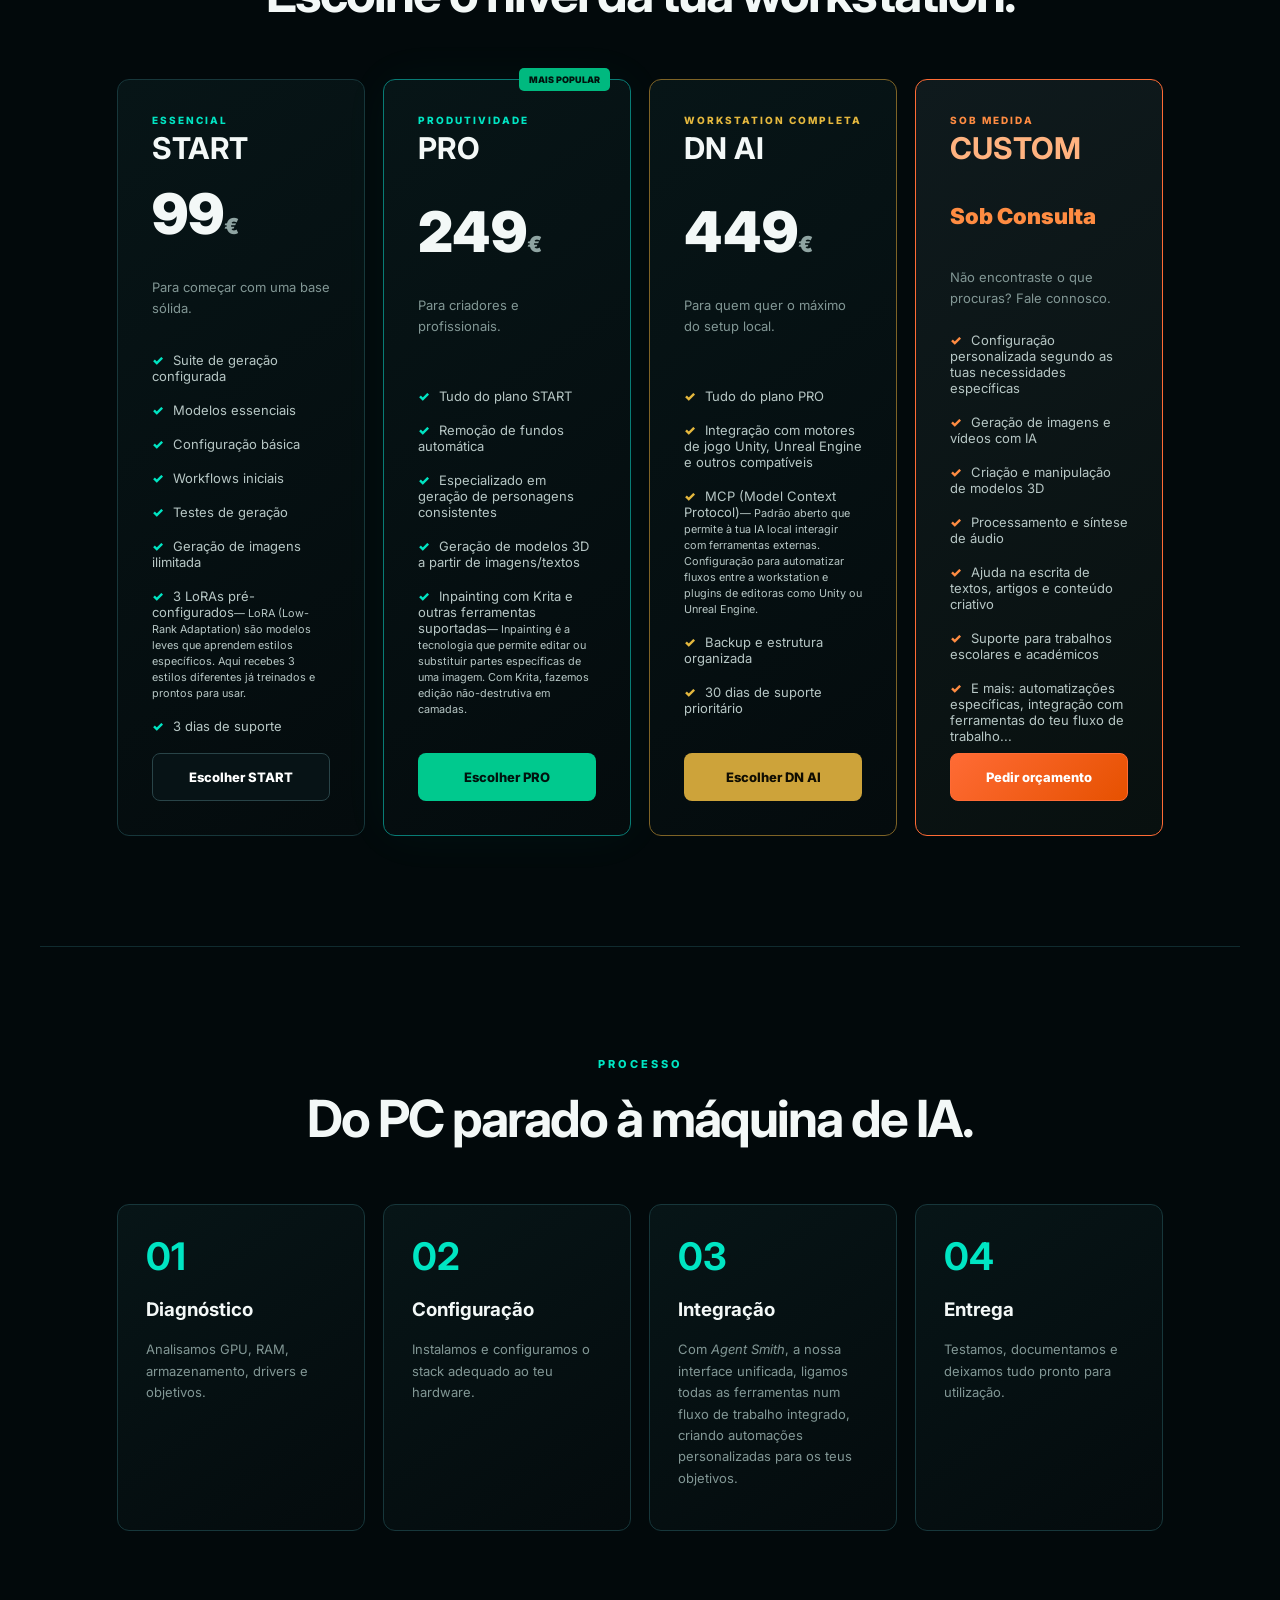
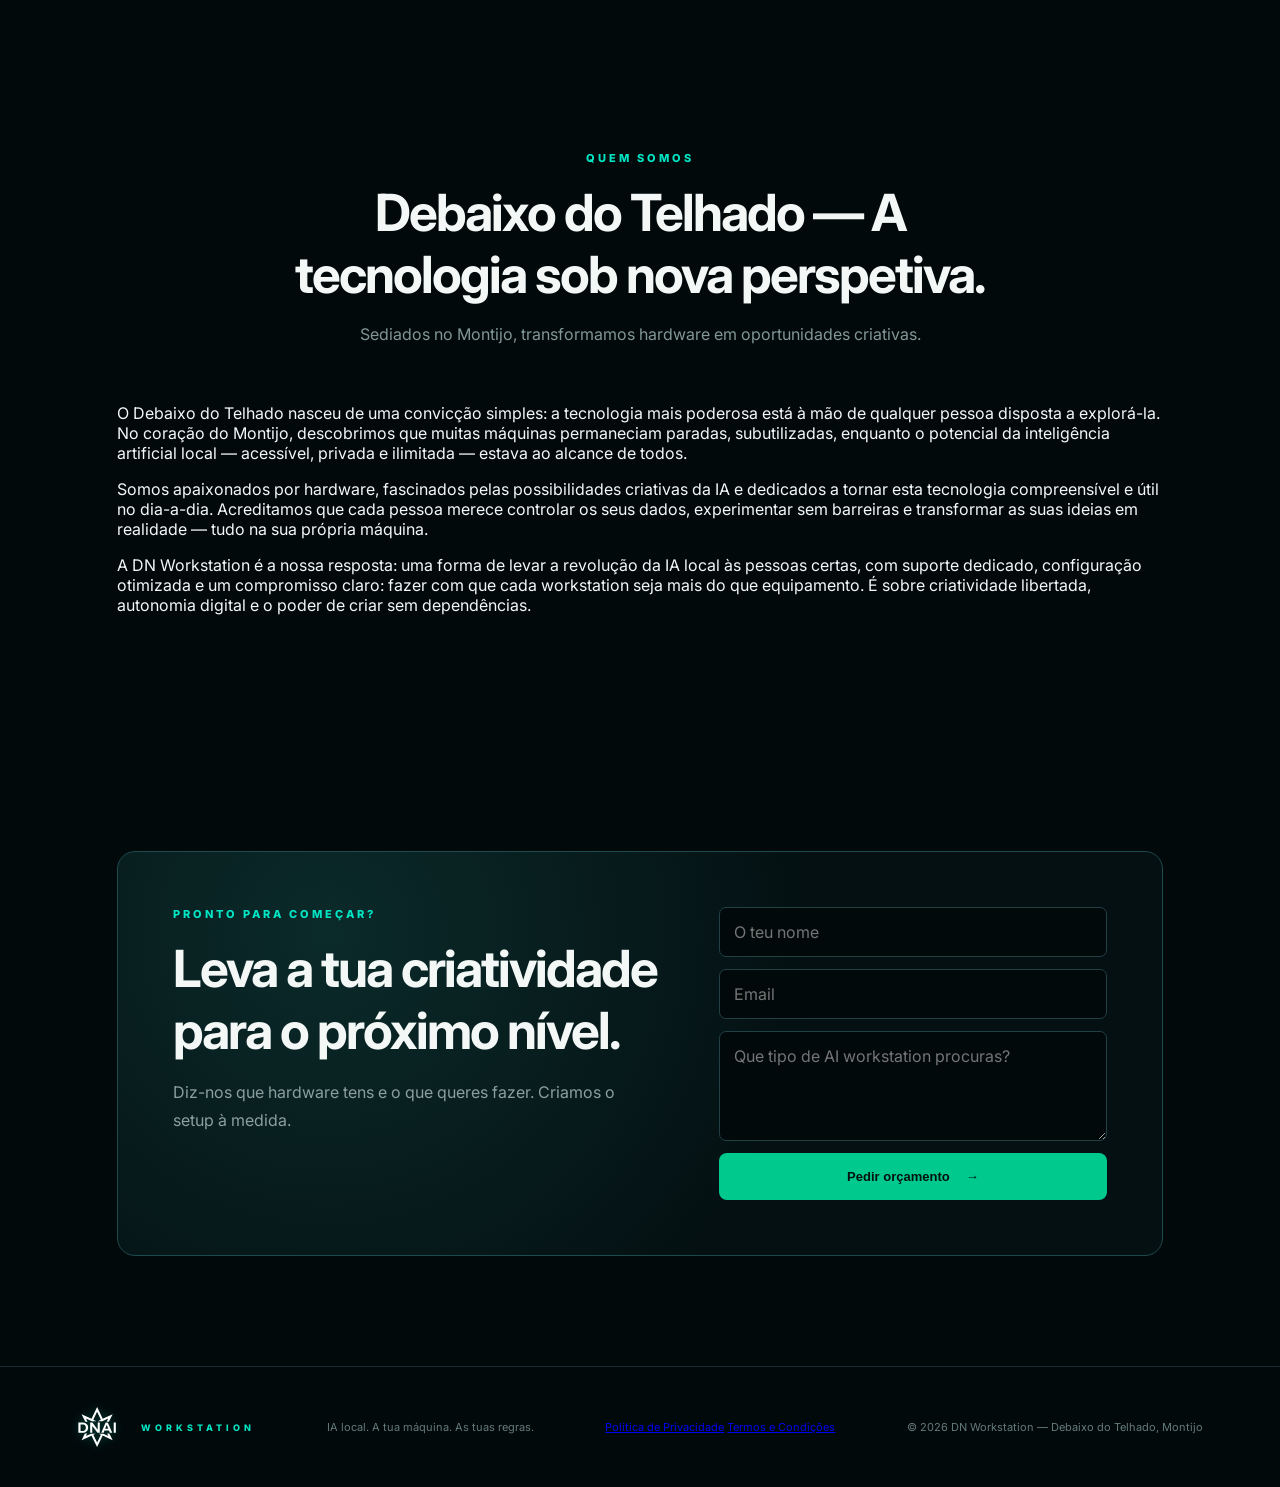
==== commit 13bcb4fe: "Adicionar banner de cookies com link de política de privacidade" ====
--- a/index.html
+++ b/index.html
@@ -293,7 +293,7 @@
             </div>
         </section>
     </main>
-    <footer>
+<footer>
         <div class="brand"><img src="defunctum-logo.svg" alt="Agent Smith AI Workstation" class="logo-img" style="width: 40px; height: 40px;" /><br><small>WORKSTATION</small>
         </div>
         <p>IA local. A tua máquina. As tuas regras.</p>
@@ -303,5 +303,15 @@
         </nav>
         <span>© 2026 DN Workstation — Debaixo do Telhado, Montijo</span>
     </footer>
+
+<!-- Cookie Consent Banner -->
+<div class="cookie-banner" id="cookieBanner">
+    <div class="cookie-content">
+        <p>Esta página usa cookies para melhorar a tua experiência. Ao continuar a navegar, concorda com a nossa <a href="privacidade.html#cookies">Política de Privacidade</a>.</p>
+        <button class="btn primary accept-cookies" onclick="acceptCookies()">Aceitar</button>
+    </div>
+</div>
+
+<script src="script.js"></script>
 </body>
-
+</html>
--- a/style.css
+++ b/style.css
@@ -950,3 +950,67 @@
 }
 
 .logo-img { height: 40px; width: auto; object-fit: contain; filter: drop-shadow(0 0 5px rgba(0, 229, 195, 0.3)) }
+
+/* Cookie Consent Banner */
+.cookie-banner {
+    position: fixed;
+    bottom: 20px;
+    left: 50%;
+    transform: translateX(-50%);
+    background: linear-gradient(145deg, #071517, #040b0d);
+    border: 1px solid #00e5c3;
+    border-radius: 12px;
+    padding: 24px 30px;
+    box-shadow: 0 10px 40px rgba(0, 229, 195, 0.2), 0 0 60px rgba(0, 229, 195, 0.1);
+    z-index: 9999;
+    max-width: 90%;
+    width: 500px;
+    animation: slide-up 0.5s ease-out;
+}
+
+@keyframes slide-up {
+    from {
+        opacity: 0;
+        transform: translate(-50%, 30px);
+    }
+    to {
+        opacity: 1;
+        transform: translate(-50%, 0);
+    }
+}
+
+.cookie-content {
+    display: flex;
+    align-items: center;
+    justify-content: space-between;
+    gap: 20px;
+}
+
+.cookie-content p {
+    margin: 0;
+    color: #b7c7c5;
+    font-size: 13px;
+    line-height: 1.6;
+    flex: 1;
+}
+
+.accept-cookies {
+    white-space: nowrap;
+}
+
+.cookie-banner.hidden {
+    display: none;
+}
+
+@media (max-width: 768px) {
+    .cookie-content {
+        flex-direction: column;
+        text-align: center;
+    }
+    
+    .cookie-banner {
+        bottom: 10px;
+        width: 95%;
+        padding: 18px 20px;
+    }
+}
